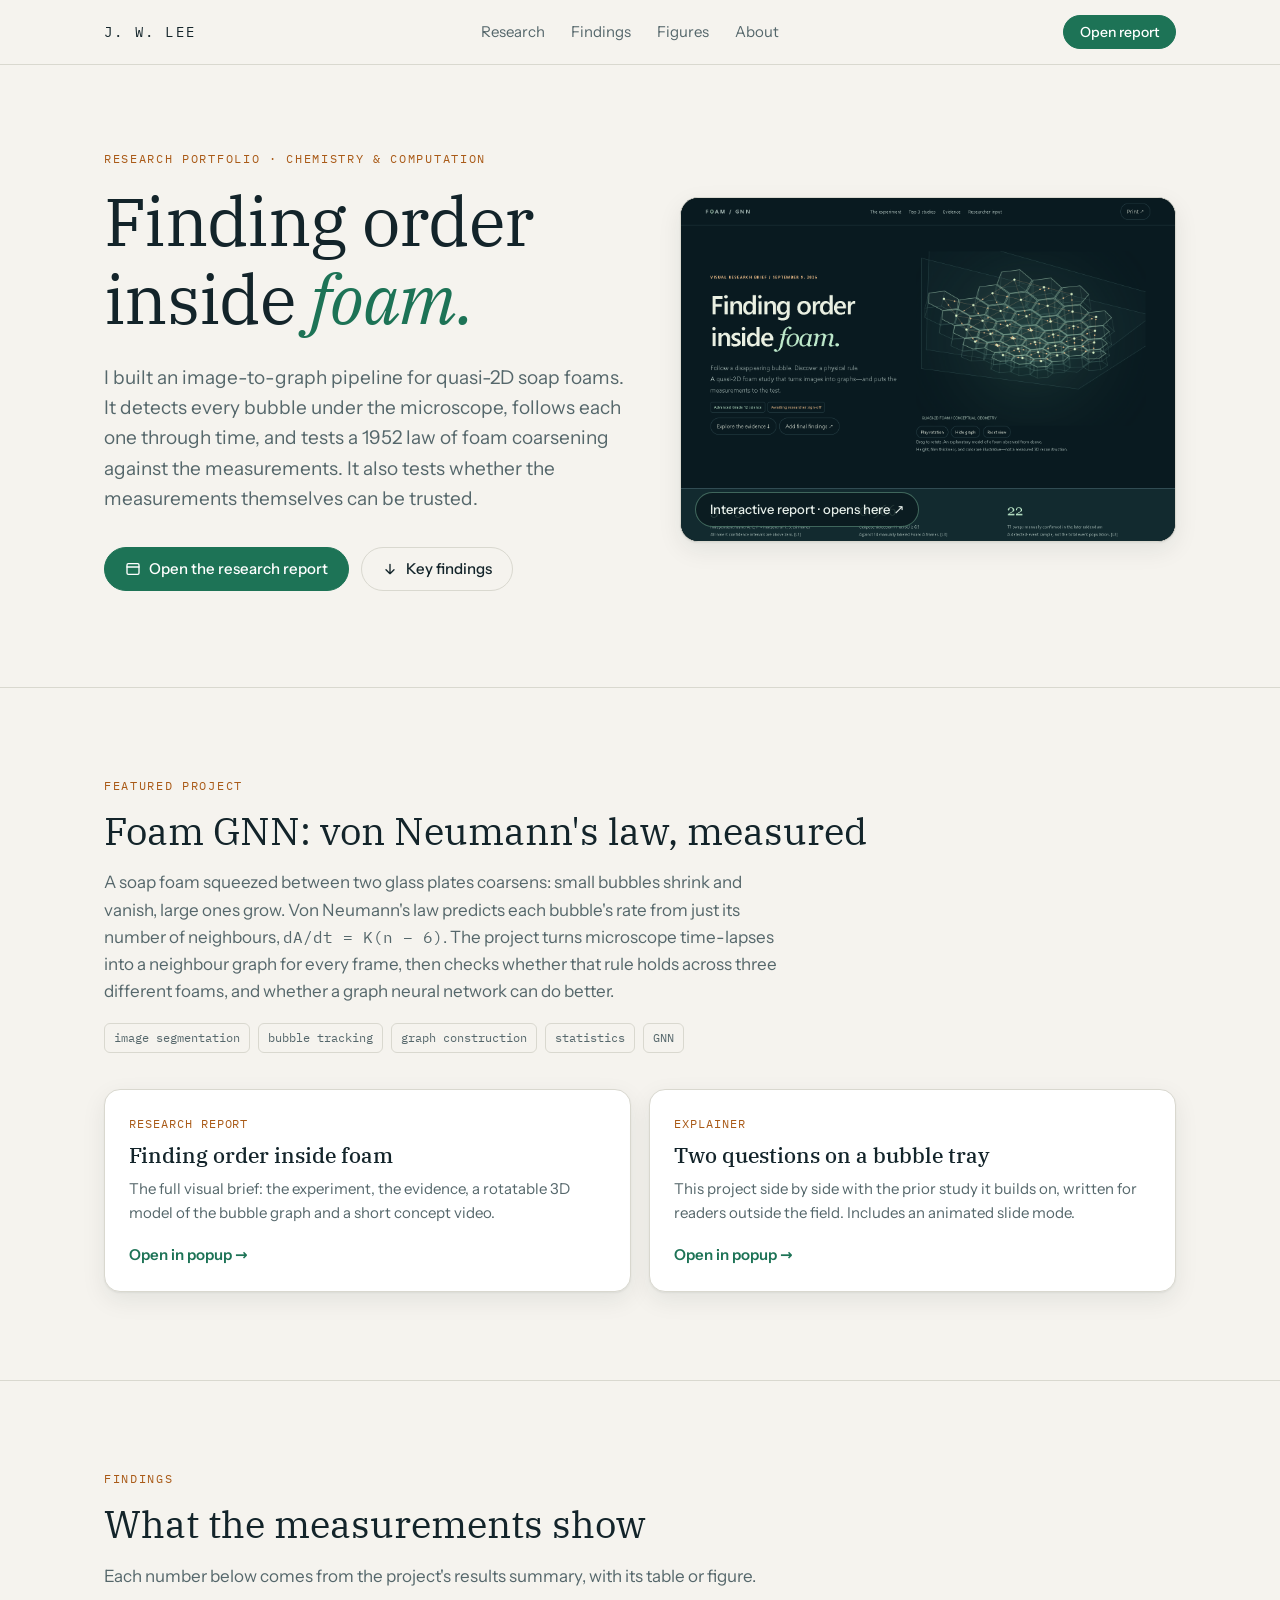
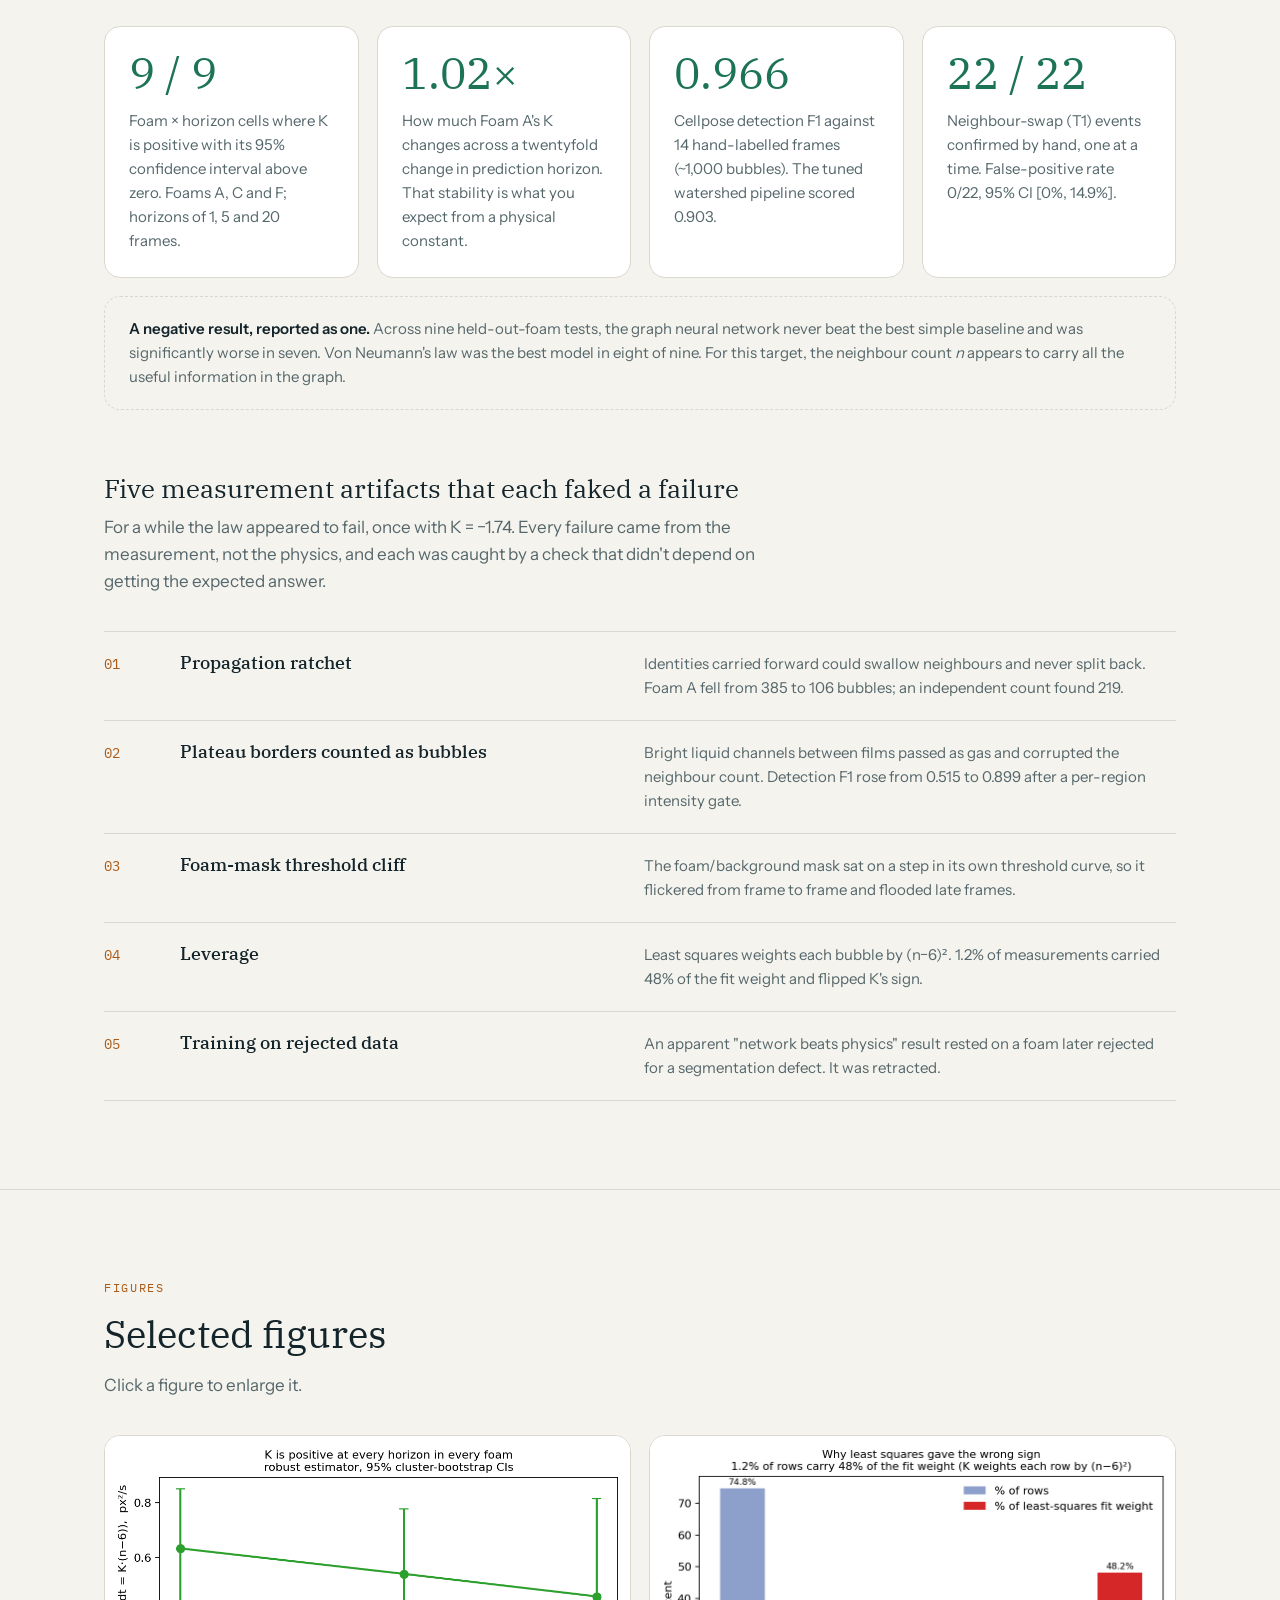
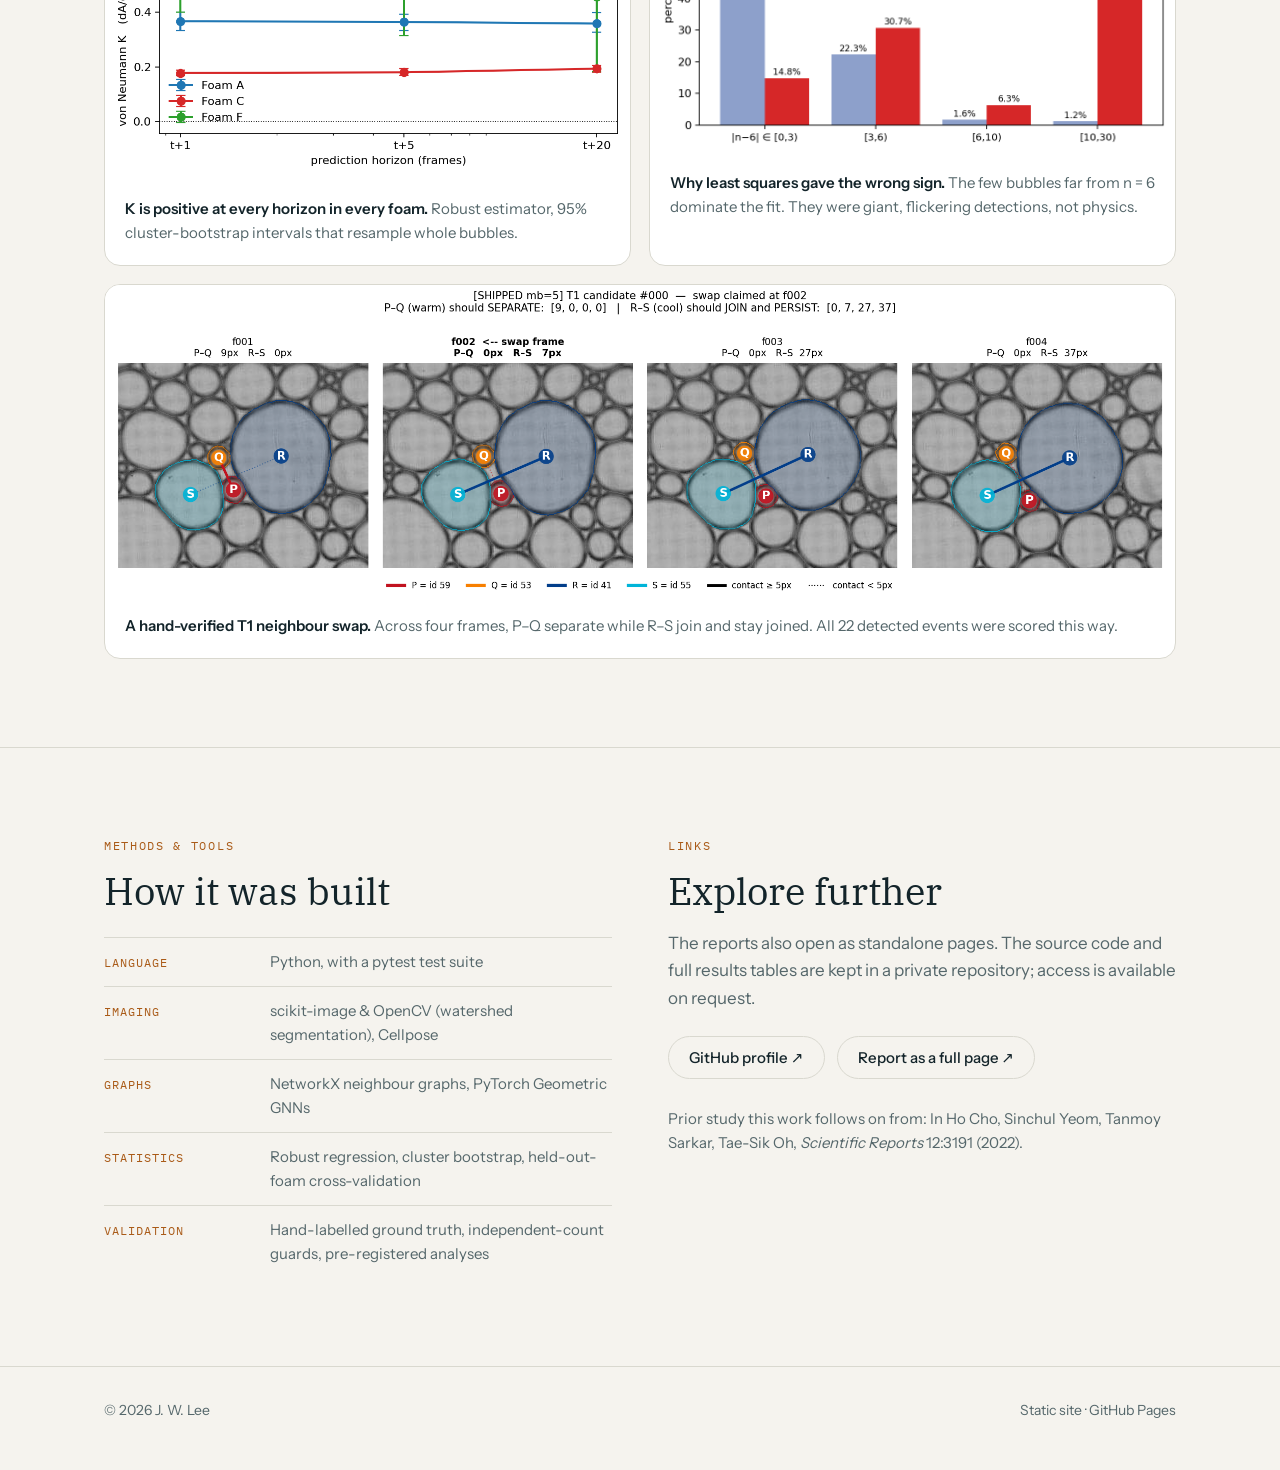
==== index.html @ e93c41ad "Portfolio site Static portfolio for the foam research project: landing page, research report and exp" ====
<!doctype html>
<html lang="en">
<head>
<meta charset="utf-8">
<meta name="viewport" content="width=device-width, initial-scale=1">
<title>J. W. Lee — Foam Research</title>
<meta name="description" content="Research portfolio: an image-to-graph pipeline that measures how quasi-2D soap foams coarsen and tests von Neumann's law against the data.">
<meta property="og:title" content="J. W. Lee — Foam Research">
<meta property="og:description" content="Finding order inside foam: segmentation, tracking and physics tests on quasi-2D soap foams.">
<meta property="og:image" content="assets/preview-en.png">
<link rel="icon" href="data:image/svg+xml,%3Csvg xmlns='http://www.w3.org/2000/svg' viewBox='0 0 64 64'%3E%3Crect width='64' height='64' rx='14' fill='%230b1a1f'/%3E%3Cg fill='none' stroke='%238fd6b4' stroke-width='3'%3E%3Ccircle cx='24' cy='26' r='11'/%3E%3Ccircle cx='42' cy='24' r='8'/%3E%3Ccircle cx='38' cy='42' r='10'/%3E%3C/g%3E%3C/svg%3E">
<style>
/* Self-hosted fonts (SIL OFL 1.1, licences in assets/fonts/) */
@font-face { font-family: 'IBM Plex Mono'; font-style: normal; font-weight: 400; font-display: swap;
  src: url(assets/fonts/ibm-plex-mono-normal-400-latin-ext.woff2) format('woff2');
  unicode-range: U+0100-02BA, U+02BD-02C5, U+02C7-02CC, U+02CE-02D7, U+02DD-02FF, U+0304, U+0308, U+0329, U+1D00-1DBF, U+1E00-1E9F, U+1EF2-1EFF, U+2020, U+20A0-20AB, U+20AD-20C4, U+2113, U+2C60-2C7F, U+A720-A7FF; }
@font-face { font-family: 'IBM Plex Mono'; font-style: normal; font-weight: 400; font-display: swap;
  src: url(assets/fonts/ibm-plex-mono-normal-400-latin.woff2) format('woff2');
  unicode-range: U+0000-00FF, U+0131, U+0152-0153, U+02BB-02BC, U+02C6, U+02DA, U+02DC, U+0304, U+0308, U+0329, U+2000-206F, U+20AC, U+2122, U+2191, U+2193, U+2212, U+2215, U+FEFF, U+FFFD; }
@font-face { font-family: 'IBM Plex Mono'; font-style: normal; font-weight: 500; font-display: swap;
  src: url(assets/fonts/ibm-plex-mono-normal-500-latin-ext.woff2) format('woff2');
  unicode-range: U+0100-02BA, U+02BD-02C5, U+02C7-02CC, U+02CE-02D7, U+02DD-02FF, U+0304, U+0308, U+0329, U+1D00-1DBF, U+1E00-1E9F, U+1EF2-1EFF, U+2020, U+20A0-20AB, U+20AD-20C4, U+2113, U+2C60-2C7F, U+A720-A7FF; }
@font-face { font-family: 'IBM Plex Mono'; font-style: normal; font-weight: 500; font-display: swap;
  src: url(assets/fonts/ibm-plex-mono-normal-500-latin.woff2) format('woff2');
  unicode-range: U+0000-00FF, U+0131, U+0152-0153, U+02BB-02BC, U+02C6, U+02DA, U+02DC, U+0304, U+0308, U+0329, U+2000-206F, U+20AC, U+2122, U+2191, U+2193, U+2212, U+2215, U+FEFF, U+FFFD; }
@font-face { font-family: 'IBM Plex Serif'; font-style: italic; font-weight: 400; font-display: swap;
  src: url(assets/fonts/ibm-plex-serif-italic-400-latin-ext.woff2) format('woff2');
  unicode-range: U+0100-02BA, U+02BD-02C5, U+02C7-02CC, U+02CE-02D7, U+02DD-02FF, U+0304, U+0308, U+0329, U+1D00-1DBF, U+1E00-1E9F, U+1EF2-1EFF, U+2020, U+20A0-20AB, U+20AD-20C4, U+2113, U+2C60-2C7F, U+A720-A7FF; }
@font-face { font-family: 'IBM Plex Serif'; font-style: italic; font-weight: 400; font-display: swap;
  src: url(assets/fonts/ibm-plex-serif-italic-400-latin.woff2) format('woff2');
  unicode-range: U+0000-00FF, U+0131, U+0152-0153, U+02BB-02BC, U+02C6, U+02DA, U+02DC, U+0304, U+0308, U+0329, U+2000-206F, U+20AC, U+2122, U+2191, U+2193, U+2212, U+2215, U+FEFF, U+FFFD; }
@font-face { font-family: 'IBM Plex Serif'; font-style: normal; font-weight: 400; font-display: swap;
  src: url(assets/fonts/ibm-plex-serif-normal-400-latin-ext.woff2) format('woff2');
  unicode-range: U+0100-02BA, U+02BD-02C5, U+02C7-02CC, U+02CE-02D7, U+02DD-02FF, U+0304, U+0308, U+0329, U+1D00-1DBF, U+1E00-1E9F, U+1EF2-1EFF, U+2020, U+20A0-20AB, U+20AD-20C4, U+2113, U+2C60-2C7F, U+A720-A7FF; }
@font-face { font-family: 'IBM Plex Serif'; font-style: normal; font-weight: 400; font-display: swap;
  src: url(assets/fonts/ibm-plex-serif-normal-400-latin.woff2) format('woff2');
  unicode-range: U+0000-00FF, U+0131, U+0152-0153, U+02BB-02BC, U+02C6, U+02DA, U+02DC, U+0304, U+0308, U+0329, U+2000-206F, U+20AC, U+2122, U+2191, U+2193, U+2212, U+2215, U+FEFF, U+FFFD; }
@font-face { font-family: 'IBM Plex Serif'; font-style: normal; font-weight: 500; font-display: swap;
  src: url(assets/fonts/ibm-plex-serif-normal-500-latin-ext.woff2) format('woff2');
  unicode-range: U+0100-02BA, U+02BD-02C5, U+02C7-02CC, U+02CE-02D7, U+02DD-02FF, U+0304, U+0308, U+0329, U+1D00-1DBF, U+1E00-1E9F, U+1EF2-1EFF, U+2020, U+20A0-20AB, U+20AD-20C4, U+2113, U+2C60-2C7F, U+A720-A7FF; }
@font-face { font-family: 'IBM Plex Serif'; font-style: normal; font-weight: 500; font-display: swap;
  src: url(assets/fonts/ibm-plex-serif-normal-500-latin.woff2) format('woff2');
  unicode-range: U+0000-00FF, U+0131, U+0152-0153, U+02BB-02BC, U+02C6, U+02DA, U+02DC, U+0304, U+0308, U+0329, U+2000-206F, U+20AC, U+2122, U+2191, U+2193, U+2212, U+2215, U+FEFF, U+FFFD; }
@font-face { font-family: 'Instrument Sans'; font-style: normal; font-weight: 400; font-display: swap;
  src: url(assets/fonts/instrument-sans-normal-var-latin-ext.woff2) format('woff2');
  unicode-range: U+0100-02BA, U+02BD-02C5, U+02C7-02CC, U+02CE-02D7, U+02DD-02FF, U+0304, U+0308, U+0329, U+1D00-1DBF, U+1E00-1E9F, U+1EF2-1EFF, U+2020, U+20A0-20AB, U+20AD-20C4, U+2113, U+2C60-2C7F, U+A720-A7FF; }
@font-face { font-family: 'Instrument Sans'; font-style: normal; font-weight: 400; font-display: swap;
  src: url(assets/fonts/instrument-sans-normal-var-latin.woff2) format('woff2');
  unicode-range: U+0000-00FF, U+0131, U+0152-0153, U+02BB-02BC, U+02C6, U+02DA, U+02DC, U+0304, U+0308, U+0329, U+2000-206F, U+20AC, U+2122, U+2191, U+2193, U+2212, U+2215, U+FEFF, U+FFFD; }
@font-face { font-family: 'Instrument Sans'; font-style: normal; font-weight: 500; font-display: swap;
  src: url(assets/fonts/instrument-sans-normal-var-latin-ext.woff2) format('woff2');
  unicode-range: U+0100-02BA, U+02BD-02C5, U+02C7-02CC, U+02CE-02D7, U+02DD-02FF, U+0304, U+0308, U+0329, U+1D00-1DBF, U+1E00-1E9F, U+1EF2-1EFF, U+2020, U+20A0-20AB, U+20AD-20C4, U+2113, U+2C60-2C7F, U+A720-A7FF; }
@font-face { font-family: 'Instrument Sans'; font-style: normal; font-weight: 500; font-display: swap;
  src: url(assets/fonts/instrument-sans-normal-var-latin.woff2) format('woff2');
  unicode-range: U+0000-00FF, U+0131, U+0152-0153, U+02BB-02BC, U+02C6, U+02DA, U+02DC, U+0304, U+0308, U+0329, U+2000-206F, U+20AC, U+2122, U+2191, U+2193, U+2212, U+2215, U+FEFF, U+FFFD; }
@font-face { font-family: 'Instrument Sans'; font-style: normal; font-weight: 600; font-display: swap;
  src: url(assets/fonts/instrument-sans-normal-var-latin-ext.woff2) format('woff2');
  unicode-range: U+0100-02BA, U+02BD-02C5, U+02C7-02CC, U+02CE-02D7, U+02DD-02FF, U+0304, U+0308, U+0329, U+1D00-1DBF, U+1E00-1E9F, U+1EF2-1EFF, U+2020, U+20A0-20AB, U+20AD-20C4, U+2113, U+2C60-2C7F, U+A720-A7FF; }
@font-face { font-family: 'Instrument Sans'; font-style: normal; font-weight: 600; font-display: swap;
  src: url(assets/fonts/instrument-sans-normal-var-latin.woff2) format('woff2');
  unicode-range: U+0000-00FF, U+0131, U+0152-0153, U+02BB-02BC, U+02C6, U+02DA, U+02DC, U+0304, U+0308, U+0329, U+2000-206F, U+20AC, U+2122, U+2191, U+2193, U+2212, U+2215, U+FEFF, U+FFFD; }
:root {
  --bg: #f5f3ee;
  --surface: #ffffff;
  --surface-2: #ecebe4;
  --text: #13242a;
  --muted: #55676b;
  --line: #d9d8cf;
  --accent: #1d7356;
  --accent-ink: #ffffff;
  --warm: #a95a17;
  --shadow: 0 1px 2px rgba(19,36,42,.06), 0 8px 24px rgba(19,36,42,.08);
  --serif: "IBM Plex Serif", Georgia, serif;
  --sans: "Instrument Sans", system-ui, -apple-system, "Segoe UI", sans-serif;
  --mono: "IBM Plex Mono", ui-monospace, Consolas, monospace;
  color-scheme: light;
}
@media (prefers-color-scheme: dark) {
  :root:not([data-theme="light"]) {
    --bg: #0b1a1f;
    --surface: #10242a;
    --surface-2: #163036;
    --text: #e6eee9;
    --muted: #9db1ab;
    --line: #23403f;
    --accent: #8fd6b4;
    --accent-ink: #0b1a1f;
    --warm: #f2b880;
    --shadow: 0 1px 2px rgba(0,0,0,.3), 0 12px 32px rgba(0,0,0,.35);
    color-scheme: dark;
  }
}
:root[data-theme="dark"] {
  --bg: #0b1a1f;
  --surface: #10242a;
  --surface-2: #163036;
  --text: #e6eee9;
  --muted: #9db1ab;
  --line: #23403f;
  --accent: #8fd6b4;
  --accent-ink: #0b1a1f;
  --warm: #f2b880;
  --shadow: 0 1px 2px rgba(0,0,0,.3), 0 12px 32px rgba(0,0,0,.35);
  color-scheme: dark;
}

* { box-sizing: border-box; }
html { scroll-behavior: smooth; }
@media (prefers-reduced-motion: reduce) { html { scroll-behavior: auto; } }
body {
  margin: 0;
  background: var(--bg);
  color: var(--text);
  font-family: var(--sans);
  font-size: 17px;
  line-height: 1.6;
  -webkit-font-smoothing: antialiased;
}
body.modal-open { overflow: hidden; }
img { max-width: 100%; display: block; }
a { color: inherit; }
.wrap { max-width: 1120px; margin: 0 auto; padding: 0 24px; }
@media (max-width: 600px) { .wrap { padding: 0 16px; } }

.eyebrow {
  font-family: var(--mono);
  font-size: 12px;
  letter-spacing: .14em;
  text-transform: uppercase;
  color: var(--warm);
  margin: 0 0 14px;
}
h1, h2, h3 { font-family: var(--serif); font-weight: 400; line-height: 1.15; margin: 0; }
h2 { font-size: clamp(28px, 4vw, 38px); margin-bottom: 14px; }
h3 { font-size: 21px; font-weight: 500; }
.lede { color: var(--muted); max-width: 62ch; }
section { padding: 88px 0; border-top: 1px solid var(--line); }
@media (max-width: 600px) { section { padding: 60px 0; } }

/* buttons */
.btn {
  display: inline-flex; align-items: center; gap: 8px;
  font: 500 15px/1 var(--sans);
  padding: 13px 20px;
  border-radius: 999px;
  border: 1px solid var(--line);
  background: transparent;
  color: var(--text);
  text-decoration: none;
  cursor: pointer;
  transition: border-color .15s, background .15s, transform .15s;
}
.btn:hover { border-color: var(--accent); }
.btn:focus-visible, .card:focus-visible, .fig button:focus-visible {
  outline: 2px solid var(--accent); outline-offset: 3px;
}
.btn.primary { background: var(--accent); color: var(--accent-ink); border-color: var(--accent); }
.btn.primary:hover { transform: translateY(-1px); }
.btn svg { width: 16px; height: 16px; flex: none; }

/* nav */
header.nav {
  position: sticky; top: 0; z-index: 10;
  background: color-mix(in srgb, var(--bg) 88%, transparent);
  backdrop-filter: blur(10px);
  -webkit-backdrop-filter: blur(10px);
  border-bottom: 1px solid var(--line);
}
.nav .wrap { display: flex; align-items: center; justify-content: space-between; height: 64px; gap: 16px; }
.brand { font-family: var(--mono); font-size: 14px; letter-spacing: .16em; text-transform: uppercase; text-decoration: none; }
.nav ul { display: flex; gap: 26px; list-style: none; margin: 0; padding: 0; font-size: 15px; }
.nav ul a { text-decoration: none; color: var(--muted); }
.nav ul a:hover { color: var(--text); }
.nav .btn { padding: 9px 16px; font-size: 14px; }
@media (max-width: 760px) { .nav ul { display: none; } }

/* hero */
.hero { padding: 84px 0 96px; }
.hero .wrap { display: grid; grid-template-columns: 1.05fr 1fr; gap: 56px; align-items: center; }
.hero h1 { font-size: clamp(40px, 6.2vw, 68px); letter-spacing: -.01em; }
.hero h1 em { color: var(--accent); }
.hero .lede { font-size: 19px; margin: 24px 0 32px; }
.actions { display: flex; flex-wrap: wrap; gap: 12px; }
.preview {
  position: relative; padding: 0; border: 1px solid var(--line); border-radius: 18px;
  overflow: hidden; background: #0b1a1f; cursor: pointer; box-shadow: var(--shadow);
  transition: transform .2s;
}
.preview:hover { transform: translateY(-3px); }
.preview img { width: 100%; height: auto; }
.preview .tag {
  position: absolute; left: 14px; bottom: 14px;
  background: rgba(11,26,31,.85); color: #e6eee9;
  font: 500 13px/1 var(--sans); padding: 10px 14px; border-radius: 999px;
  border: 1px solid rgba(143,214,180,.4);
}
@media (max-width: 860px) {
  .hero { padding: 56px 0 64px; }
  .hero .wrap { grid-template-columns: 1fr; gap: 40px; }
}

/* project */
.project-head { display: grid; grid-template-columns: 1fr auto; gap: 24px; align-items: end; margin-bottom: 36px; }
@media (max-width: 760px) { .project-head { grid-template-columns: 1fr; } }
.tags { display: flex; flex-wrap: wrap; gap: 8px; margin-top: 18px; }
.tags span {
  font-family: var(--mono); font-size: 12px; color: var(--muted);
  border: 1px solid var(--line); border-radius: 6px; padding: 4px 9px;
}
.cards { display: grid; grid-template-columns: repeat(2, 1fr); gap: 18px; }
@media (max-width: 860px) { .cards { grid-template-columns: 1fr; } }
.card {
  text-align: left; font: inherit; color: inherit;
  background: var(--surface); border: 1px solid var(--line); border-radius: 16px;
  padding: 24px; cursor: pointer; display: flex; flex-direction: column; gap: 10px;
  transition: border-color .15s, transform .15s; box-shadow: var(--shadow);
}
.card:hover { border-color: var(--accent); transform: translateY(-2px); }
.card .kind { font-family: var(--mono); font-size: 12px; color: var(--warm); letter-spacing: .08em; text-transform: uppercase; }
.card p { margin: 0; color: var(--muted); font-size: 15px; }
.card .go { margin-top: auto; padding-top: 8px; color: var(--accent); font-weight: 600; font-size: 15px; }

/* stats */
.stats { display: grid; grid-template-columns: repeat(4, 1fr); gap: 18px; margin-top: 36px; }
@media (max-width: 960px) { .stats { grid-template-columns: repeat(2, 1fr); } }
@media (max-width: 520px) { .stats { grid-template-columns: 1fr; } }
.stat { background: var(--surface); border: 1px solid var(--line); border-radius: 16px; padding: 24px; }
.stat b { display: block; font-family: var(--serif); font-weight: 400; font-size: 44px; line-height: 1; color: var(--accent); margin-bottom: 14px; }
.stat p { margin: 0; font-size: 15px; color: var(--muted); }
.note {
  margin-top: 18px; padding: 20px 24px; border-radius: 16px;
  border: 1px dashed var(--line); color: var(--muted); font-size: 15px;
}
.note strong { color: var(--text); }

/* artifacts */
.artifacts { list-style: none; margin: 36px 0 0; padding: 0; display: grid; gap: 0; counter-reset: a; }
.artifacts li {
  counter-increment: a; display: grid; grid-template-columns: 56px 1fr 1.2fr; gap: 20px;
  padding: 20px 0; border-top: 1px solid var(--line); align-items: baseline;
}
.artifacts li:last-child { border-bottom: 1px solid var(--line); }
.artifacts li::before { content: "0" counter(a); font-family: var(--mono); color: var(--warm); font-size: 14px; }
.artifacts h3 { font-size: 18px; }
.artifacts p { margin: 0; color: var(--muted); font-size: 15px; }
@media (max-width: 760px) {
  .artifacts li { grid-template-columns: 40px 1fr; }
  .artifacts li p { grid-column: 2; }
}

/* figures */
.figs { display: grid; grid-template-columns: 1fr 1fr; gap: 18px; margin-top: 36px; }
.fig.wide { grid-column: 1 / -1; }
@media (max-width: 760px) { .figs { grid-template-columns: 1fr; } }
.fig { margin: 0; background: var(--surface); border: 1px solid var(--line); border-radius: 16px; overflow: hidden; }
.fig button { all: unset; display: block; width: 100%; cursor: zoom-in; background: #fff; }
.fig img { width: 100%; height: auto; }
.fig figcaption { padding: 16px 20px 20px; font-size: 15px; color: var(--muted); }
.fig figcaption b { color: var(--text); font-weight: 600; }

/* skills / contact */
.two { display: grid; grid-template-columns: 1fr 1fr; gap: 56px; }
@media (max-width: 760px) { .two { grid-template-columns: 1fr; gap: 40px; } }
.skills { display: grid; gap: 0; margin: 24px 0 0; }
.skills div { display: grid; grid-template-columns: 150px 1fr; gap: 16px; padding: 12px 0; border-top: 1px solid var(--line); font-size: 15px; }
.skills dt { font-family: var(--mono); font-size: 12px; text-transform: uppercase; letter-spacing: .08em; color: var(--warm); padding-top: 3px; }
.skills dd { margin: 0; color: var(--muted); }
@media (max-width: 420px) { .skills div { grid-template-columns: 1fr; gap: 2px; } }
footer { border-top: 1px solid var(--line); padding: 32px 0 48px; color: var(--muted); font-size: 14px; }
footer .wrap { display: flex; flex-wrap: wrap; justify-content: space-between; gap: 12px; }

/* modal */
dialog.viewer {
  width: min(1280px, calc(100vw - 32px));
  height: calc(100vh - 32px);
  height: calc(100dvh - 32px);
  max-width: none; max-height: none;
  padding: 0; border: 1px solid var(--line); border-radius: 16px;
  background: var(--surface); color: var(--text);
  box-shadow: 0 30px 80px rgba(0,0,0,.45);
  overflow: hidden;
}
dialog.viewer[open] { display: flex; flex-direction: column; animation: pop .22s ease-out; }
dialog.viewer::backdrop { background: rgba(5,14,17,.72); backdrop-filter: blur(3px); }
@keyframes pop { from { opacity: 0; transform: translateY(12px) scale(.985); } to { opacity: 1; transform: none; } }
@media (prefers-reduced-motion: reduce) { dialog.viewer[open] { animation: none; } }
@media (max-width: 600px) {
  dialog.viewer { width: 100vw; height: 100vh; height: 100dvh; border-radius: 0; border: 0; }
}
.bar {
  display: flex; align-items: center; gap: 12px; padding: 10px 12px 10px 20px;
  border-bottom: 1px solid var(--line); flex: none; min-width: 0;
}
.bar .title { font-family: var(--serif); font-size: 17px; flex: 1; min-width: 0; white-space: nowrap; overflow: hidden; text-overflow: ellipsis; }
.icon-btn {
  display: inline-grid; place-items: center; width: 38px; height: 38px; flex: none;
  border: 1px solid var(--line); border-radius: 999px; background: transparent;
  color: var(--text); cursor: pointer; text-decoration: none;
}
.icon-btn:hover { border-color: var(--accent); }
.icon-btn svg { width: 17px; height: 17px; }
.frame { position: relative; flex: 1; min-height: 0; background: #0b1a1f; }
.frame iframe { position: absolute; inset: 0; width: 100%; height: 100%; border: 0; background: #0b1a1f; }
.frame .loading {
  position: absolute; inset: 0; display: grid; place-items: center; align-content: center; gap: 14px;
  color: #9db1ab; font: 14px var(--sans); pointer-events: none; transition: opacity .3s;
}
.frame.ready .loading { opacity: 0; }
.spinner { width: 28px; height: 28px; border-radius: 50%; border: 2px solid #23403f; border-top-color: #8fd6b4; animation: spin .9s linear infinite; }
@keyframes spin { to { transform: rotate(360deg); } }
@media (max-width: 480px) { .bar { padding-left: 14px; gap: 8px; } .bar .title { font-size: 15px; } }

/* lightbox */
dialog.lightbox {
  padding: 0; border: 0; background: transparent; max-width: calc(100vw - 32px); max-height: calc(100vh - 32px);
}
dialog.lightbox::backdrop { background: rgba(5,14,17,.85); }
dialog.lightbox img { max-width: calc(100vw - 32px); max-height: calc(100vh - 96px); width: auto; background: #fff; border-radius: 10px; }
dialog.lightbox p { color: #e6eee9; text-align: center; font-size: 14px; margin: 12px 0 0; }
</style>
</head>
<body>

<header class="nav">
  <div class="wrap">
    <a class="brand" href="#top">J. W. Lee</a>
    <ul>
      <li><a href="#research">Research</a></li>
      <li><a href="#findings">Findings</a></li>
      <li><a href="#figures">Figures</a></li>
      <li><a href="#about">About</a></li>
    </ul>
    <button class="btn primary" type="button" data-open="report">Open report</button>
  </div>
</header>

<main id="top">
  <div class="hero">
    <div class="wrap">
      <div>
        <p class="eyebrow">Research portfolio · Chemistry &amp; computation</p>
        <h1>Finding order inside <em>foam.</em></h1>
        <p class="lede">I built an image-to-graph pipeline for quasi-2D soap foams. It detects every bubble under the microscope, follows each one through time, and tests a 1952 law of foam coarsening against the measurements. It also tests whether the measurements themselves can be trusted.</p>
        <div class="actions">
          <button class="btn primary" type="button" data-open="report">
            <svg viewBox="0 0 24 24" fill="none" stroke="currentColor" stroke-width="2" stroke-linecap="round" stroke-linejoin="round" aria-hidden="true"><rect x="3" y="4" width="18" height="16" rx="2"/><path d="M3 9h18"/></svg>
            Open the research report
          </button>
          <a class="btn" href="#findings">
            <svg viewBox="0 0 24 24" fill="none" stroke="currentColor" stroke-width="2" stroke-linecap="round" stroke-linejoin="round" aria-hidden="true"><path d="M12 5v14M6 13l6 6 6-6"/></svg>
            Key findings
          </a>
        </div>
      </div>
      <button class="preview" type="button" data-open="report" aria-label="Open the interactive research report">
        <img src="assets/preview-en.png" width="1440" height="1000" alt="The research report's first screen: the title 'Finding order inside foam' beside a 3D model of a bubble network, with three headline numbers below.">
        <span class="tag">Interactive report · opens here ↗</span>
      </button>
    </div>
  </div>

  <section id="research">
    <div class="wrap">
      <div class="project-head">
        <div>
          <p class="eyebrow">Featured project</p>
          <h2>Foam GNN: von Neumann's law, measured</h2>
          <p class="lede">A soap foam squeezed between two glass plates coarsens: small bubbles shrink and vanish, large ones grow. Von Neumann's law predicts each bubble's rate from just its number of neighbours, <span style="font-family:var(--mono);font-size:.92em">dA/dt = K(n − 6)</span>. The project turns microscope time-lapses into a neighbour graph for every frame, then checks whether that rule holds across three different foams, and whether a graph neural network can do better.</p>
          <div class="tags">
            <span>image segmentation</span><span>bubble tracking</span><span>graph construction</span><span>statistics</span><span>GNN</span>
          </div>
        </div>
      </div>
      <div class="cards">
        <button class="card" type="button" data-open="report">
          <span class="kind">Research report</span>
          <h3>Finding order inside foam</h3>
          <p>The full visual brief: the experiment, the evidence, a rotatable 3D model of the bubble graph and a short concept video.</p>
          <span class="go">Open in popup →</span>
        </button>
        <button class="card" type="button" data-open="two-studies">
          <span class="kind">Explainer</span>
          <h3>Two questions on a bubble tray</h3>
          <p>This project side by side with the prior study it builds on, written for readers outside the field. Includes an animated slide mode.</p>
          <span class="go">Open in popup →</span>
        </button>
      </div>
    </div>
  </section>

  <section id="findings">
    <div class="wrap">
      <p class="eyebrow">Findings</p>
      <h2>What the measurements show</h2>
      <p class="lede">Each number below comes from the project's results summary, with its table or figure.</p>
      <div class="stats">
        <div class="stat"><b>9 / 9</b><p>Foam × horizon cells where K is positive with its 95% confidence interval above zero. Foams A, C and F; horizons of 1, 5 and 20 frames.</p></div>
        <div class="stat"><b>1.02×</b><p>How much Foam A's K changes across a twentyfold change in prediction horizon. That stability is what you expect from a physical constant.</p></div>
        <div class="stat"><b>0.966</b><p>Cellpose detection F1 against 14 hand-labelled frames (~1,000 bubbles). The tuned watershed pipeline scored 0.903.</p></div>
        <div class="stat"><b>22 / 22</b><p>Neighbour-swap (T1) events confirmed by hand, one at a time. False-positive rate 0/22, 95% CI [0%, 14.9%].</p></div>
      </div>
      <p class="note"><strong>A negative result, reported as one.</strong> Across nine held-out-foam tests, the graph neural network never beat the best simple baseline and was significantly worse in seven. Von Neumann's law was the best model in eight of nine. For this target, the neighbour count <em>n</em> appears to carry all the useful information in the graph.</p>

      <h3 style="margin-top:64px;font-size:26px;font-weight:400">Five measurement artifacts that each faked a failure</h3>
      <p class="lede" style="margin-top:10px">For a while the law appeared to fail, once with K = −1.74. Every failure came from the measurement, not the physics, and each was caught by a check that didn't depend on getting the expected answer.</p>
      <ol class="artifacts">
        <li><h3>Propagation ratchet</h3><p>Identities carried forward could swallow neighbours and never split back. Foam A fell from 385 to 106 bubbles; an independent count found 219.</p></li>
        <li><h3>Plateau borders counted as bubbles</h3><p>Bright liquid channels between films passed as gas and corrupted the neighbour count. Detection F1 rose from 0.515 to 0.899 after a per-region intensity gate.</p></li>
        <li><h3>Foam-mask threshold cliff</h3><p>The foam/background mask sat on a step in its own threshold curve, so it flickered from frame to frame and flooded late frames.</p></li>
        <li><h3>Leverage</h3><p>Least squares weights each bubble by (n−6)². 1.2% of measurements carried 48% of the fit weight and flipped K's sign.</p></li>
        <li><h3>Training on rejected data</h3><p>An apparent "network beats physics" result rested on a foam later rejected for a segmentation defect. It was retracted.</p></li>
      </ol>
    </div>
  </section>

  <section id="figures">
    <div class="wrap">
      <p class="eyebrow">Figures</p>
      <h2>Selected figures</h2>
      <p class="lede">Click a figure to enlarge it.</p>
      <div class="figs">
        <figure class="fig">
          <button type="button" data-zoom aria-label="Enlarge: K versus prediction horizon"><img src="assets/fig1_K_vs_horizon.png" width="1024" height="672" loading="lazy" alt="Line chart of von Neumann's K for Foams A, C and F at horizons t+1, t+5 and t+20. All points are above zero; Foam A is nearly flat at about 0.36."></button>
          <figcaption><b>K is positive at every horizon in every foam.</b> Robust estimator, 95% cluster-bootstrap intervals that resample whole bubbles.</figcaption>
        </figure>
        <figure class="fig">
          <button type="button" data-zoom aria-label="Enlarge: leverage breakdown"><img src="assets/fig3_leverage.png" width="1056" height="640" loading="lazy" alt="Bar chart: bubbles with |n−6| of 10 or more are 1.2% of rows but 48.2% of the least-squares fit weight."></button>
          <figcaption><b>Why least squares gave the wrong sign.</b> The few bubbles far from n = 6 dominate the fit. They were giant, flickering detections, not physics.</figcaption>
        </figure>
        <figure class="fig wide">
          <button type="button" data-zoom aria-label="Enlarge: a verified T1 neighbour swap"><img src="assets/figA0_verified_swap_example.png" width="2100" height="615" loading="lazy" alt="Four microscope frames of the same bubbles. Bubbles P and Q lose contact while R and S gain contact and keep it: a T1 neighbour swap."></button>
          <figcaption><b>A hand-verified T1 neighbour swap.</b> Across four frames, P–Q separate while R–S join and stay joined. All 22 detected events were scored this way.</figcaption>
        </figure>
      </div>
    </div>
  </section>

  <section id="about">
    <div class="wrap two">
      <div>
        <p class="eyebrow">Methods &amp; tools</p>
        <h2>How it was built</h2>
        <dl class="skills">
          <div><dt>Language</dt><dd>Python, with a pytest test suite</dd></div>
          <div><dt>Imaging</dt><dd>scikit-image &amp; OpenCV (watershed segmentation), Cellpose</dd></div>
          <div><dt>Graphs</dt><dd>NetworkX neighbour graphs, PyTorch Geometric GNNs</dd></div>
          <div><dt>Statistics</dt><dd>Robust regression, cluster bootstrap, held-out-foam cross-validation</dd></div>
          <div><dt>Validation</dt><dd>Hand-labelled ground truth, independent-count guards, pre-registered analyses</dd></div>
        </dl>
      </div>
      <div>
        <p class="eyebrow">Links</p>
        <h2>Explore further</h2>
        <p class="lede">The reports also open as standalone pages. The source code and full results tables are kept in a private repository; access is available on request.</p>
        <div class="actions" style="margin-top:24px">
          <a class="btn" href="https://github.com/jwleebest0823" target="_blank" rel="noopener">GitHub profile ↗</a>
          <a class="btn" href="reports/foam-research-report-en.html" target="_blank" rel="noopener">Report as a full page ↗</a>
        </div>
        <p class="lede" style="font-size:15px;margin-top:28px">Prior study this work follows on from: In Ho Cho, Sinchul Yeom, Tanmoy Sarkar, Tae-Sik Oh, <i>Scientific Reports</i> 12:3191 (2022).</p>
      </div>
    </div>
  </section>
</main>

<footer>
  <div class="wrap">
    <span>© 2026 J. W. Lee</span>
    <span>Static site · GitHub Pages</span>
  </div>
</footer>

<dialog class="viewer" id="viewer" aria-labelledby="viewer-title">
  <div class="bar">
    <span class="title" id="viewer-title">Research report</span>
    <a class="icon-btn" id="newtab" href="#" target="_blank" rel="noopener" aria-label="Open in a new tab" title="Open in a new tab">
      <svg viewBox="0 0 24 24" fill="none" stroke="currentColor" stroke-width="2" stroke-linecap="round" stroke-linejoin="round" aria-hidden="true"><path d="M14 4h6v6M20 4l-9 9M18 14v5a1 1 0 0 1-1 1H5a1 1 0 0 1-1-1V7a1 1 0 0 1 1-1h5"/></svg>
    </a>
    <button class="icon-btn" type="button" id="close" aria-label="Close" title="Close (Esc)">
      <svg viewBox="0 0 24 24" fill="none" stroke="currentColor" stroke-width="2" stroke-linecap="round" aria-hidden="true"><path d="M6 6l12 12M18 6 6 18"/></svg>
    </button>
  </div>
  <div class="frame" id="frame">
    <div class="loading"><div class="spinner"></div><span>Loading report (≈6 MB)…</span></div>
    <iframe id="iframe" title="Research report" allow="fullscreen"></iframe>
  </div>
</dialog>

<dialog class="lightbox" id="lightbox" aria-label="Enlarged figure">
  <img id="lightbox-img" alt="">
  <p>Click anywhere or press Esc to close</p>
</dialog>

<script>
(function () {
  var DOCS = {
    "report":      { src: "reports/foam-research-report-en.html", title: "Finding order inside foam" },
    "two-studies": { src: "reports/foam-two-studies.html",        title: "Two questions on a bubble tray" }
  };
  var viewer = document.getElementById("viewer");
  var iframe = document.getElementById("iframe");
  var frame = document.getElementById("frame");
  var title = document.getElementById("viewer-title");
  var newtab = document.getElementById("newtab");
  var current = null;

  iframe.addEventListener("load", function () {
    if (iframe.getAttribute("src")) frame.classList.add("ready");
  });

  function show(key, push) {
    var doc = DOCS[key];
    if (!doc) return;
    if (current !== key) {
      frame.classList.remove("ready");
      iframe.src = doc.src;
      current = key;
    }
    title.textContent = doc.title;
    newtab.href = doc.src;
    if (!viewer.open) {
      if (typeof viewer.showModal === "function") viewer.showModal();
      else { window.open(doc.src, "_blank", "noopener"); return; }
      document.body.classList.add("modal-open");
    }
    if (push !== false && location.hash !== "#" + key) {
      history.replaceState(null, "", "#" + key);
    }
  }

  function clearHash() {
    if (DOCS[location.hash.slice(1)]) history.replaceState(null, "", location.pathname + location.search);
  }

  document.querySelectorAll("[data-open]").forEach(function (el) {
    el.addEventListener("click", function () { show(el.dataset.open); });
  });
  document.getElementById("close").addEventListener("click", function () { viewer.close(); });
  viewer.addEventListener("close", function () {
    if (viewer.open) return;  // reopened before this event fired
    document.body.classList.remove("modal-open");
    clearHash();
  });
  viewer.addEventListener("click", function (e) { if (e.target === viewer) viewer.close(); });

  // Deep links: index.html#report and #two-studies open the popup directly.
  function fromHash() {
    var key = location.hash.slice(1);
    if (DOCS[key]) show(key, false);
  }
  window.addEventListener("hashchange", fromHash);
  fromHash();

  // Figure lightbox
  var lb = document.getElementById("lightbox");
  var lbImg = document.getElementById("lightbox-img");
  document.querySelectorAll("[data-zoom]").forEach(function (btn) {
    btn.addEventListener("click", function () {
      var img = btn.querySelector("img");
      lbImg.src = img.src;
      lbImg.alt = img.alt;
      if (typeof lb.showModal === "function") lb.showModal();
      else window.open(img.src, "_blank", "noopener");
    });
  });
  lb.addEventListener("click", function () { lb.close(); });
})();
</script>
</body>
</html>
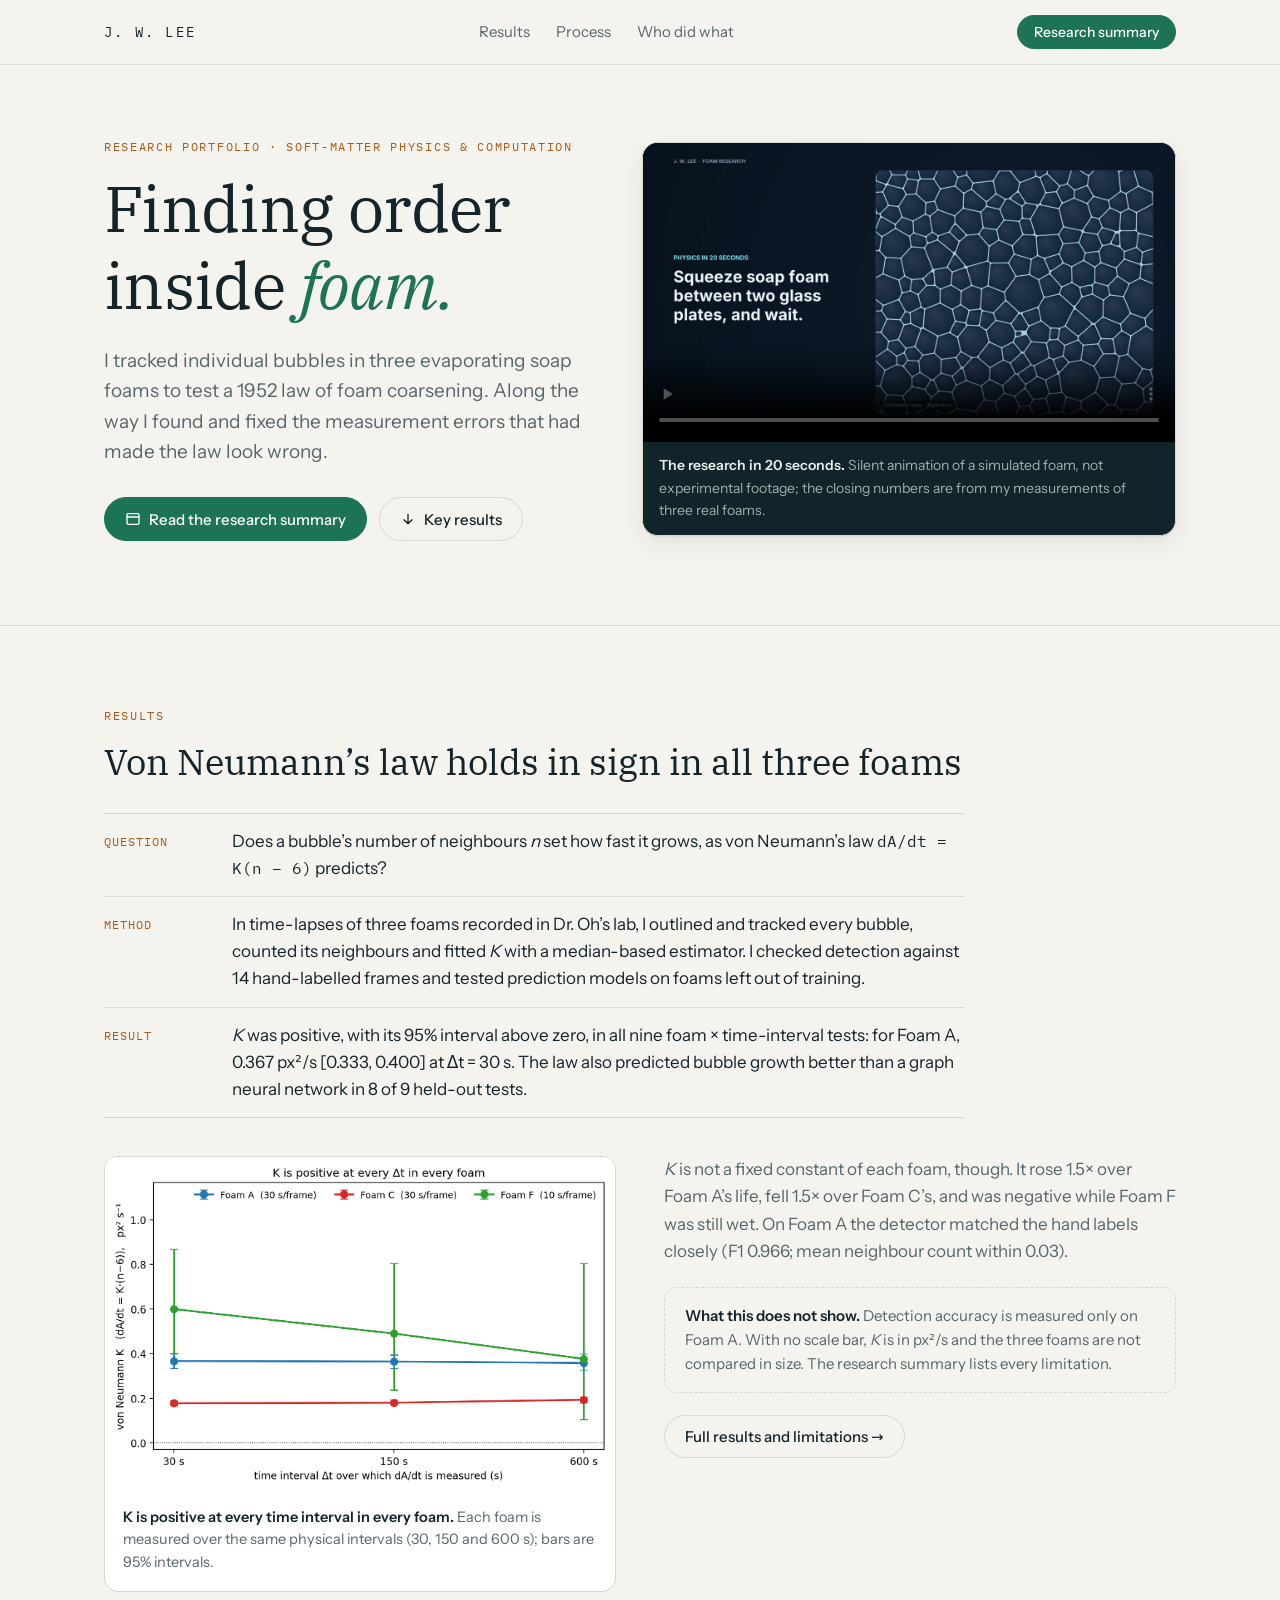
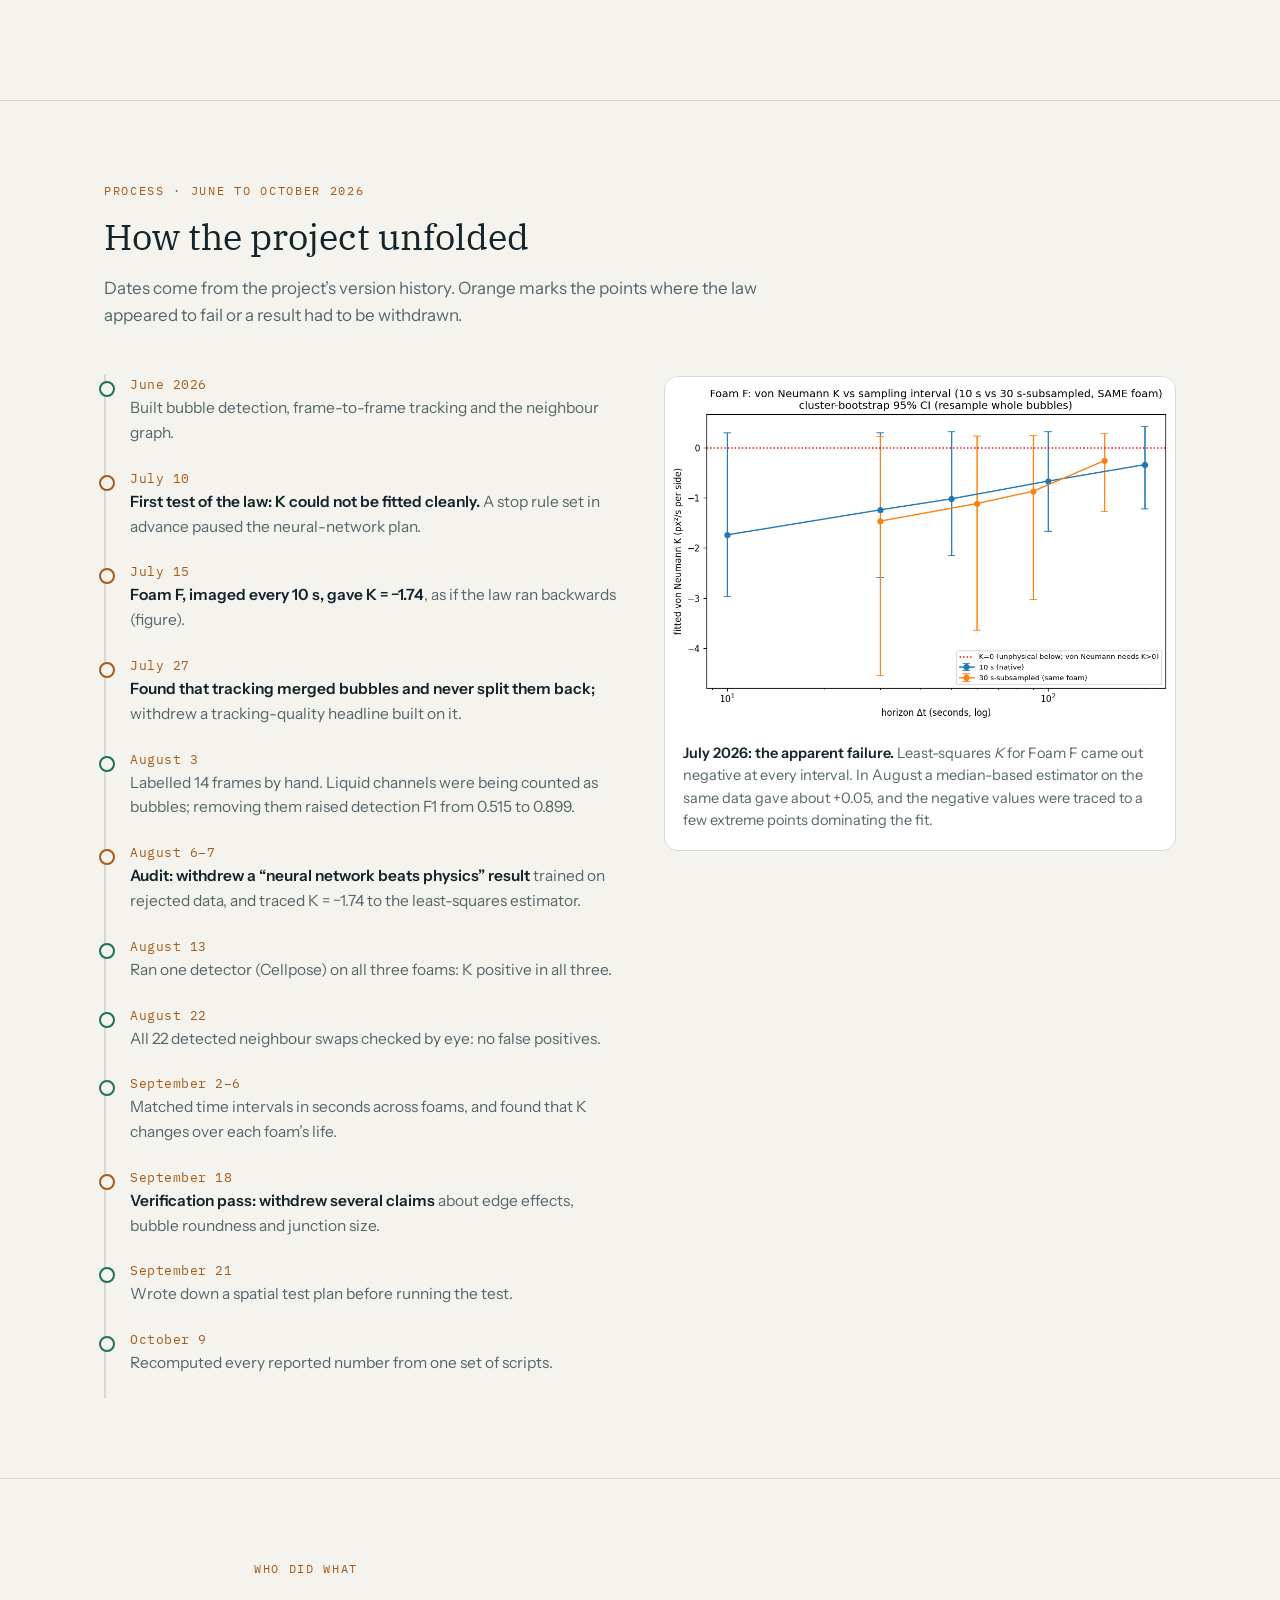
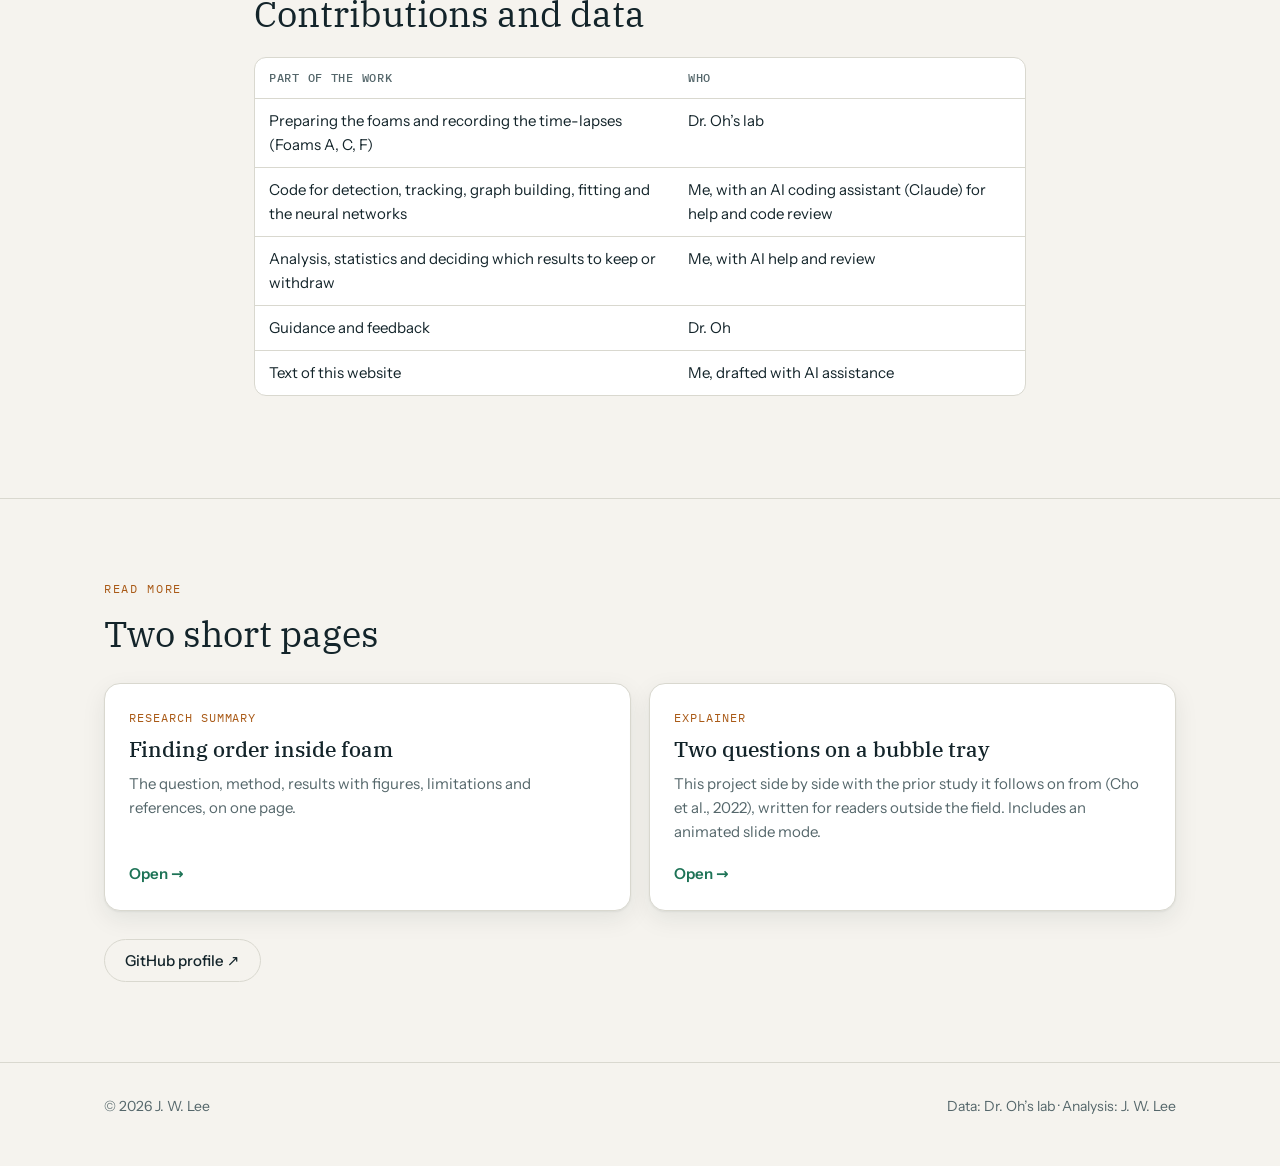
==== commit 0c59057e: "Revise site: accurate research summary, overview video, cleanup Co-Authored-By: Claude Opus 5.5 <nor" ====
--- a/index.html
+++ b/index.html
@@ -4,319 +4,32 @@
 <meta charset="utf-8">
 <meta name="viewport" content="width=device-width, initial-scale=1">
 <title>J. W. Lee — Foam Research</title>
-<meta name="description" content="Research portfolio: an image-to-graph pipeline that measures how quasi-2D soap foams coarsen and tests von Neumann's law against the data.">
+<meta name="description" content="Research portfolio: tracking bubbles in three evaporating soap foams to test von Neumann's law of foam coarsening.">
 <meta property="og:title" content="J. W. Lee — Foam Research">
-<meta property="og:description" content="Finding order inside foam: segmentation, tracking and physics tests on quasi-2D soap foams.">
-<meta property="og:image" content="assets/preview-en.png">
+<meta property="og:description" content="Tracking bubbles in three evaporating soap foams to test a 1952 law of foam coarsening.">
+<meta property="og:image" content="assets/video-poster.jpg">
 <link rel="icon" href="data:image/svg+xml,%3Csvg xmlns='http://www.w3.org/2000/svg' viewBox='0 0 64 64'%3E%3Crect width='64' height='64' rx='14' fill='%230b1a1f'/%3E%3Cg fill='none' stroke='%238fd6b4' stroke-width='3'%3E%3Ccircle cx='24' cy='26' r='11'/%3E%3Ccircle cx='42' cy='24' r='8'/%3E%3Ccircle cx='38' cy='42' r='10'/%3E%3C/g%3E%3C/svg%3E">
+<link rel="stylesheet" href="assets/site.css">
 <style>
-/* Self-hosted fonts (SIL OFL 1.1, licences in assets/fonts/) */
-@font-face { font-family: 'IBM Plex Mono'; font-style: normal; font-weight: 400; font-display: swap;
-  src: url(assets/fonts/ibm-plex-mono-normal-400-latin-ext.woff2) format('woff2');
-  unicode-range: U+0100-02BA, U+02BD-02C5, U+02C7-02CC, U+02CE-02D7, U+02DD-02FF, U+0304, U+0308, U+0329, U+1D00-1DBF, U+1E00-1E9F, U+1EF2-1EFF, U+2020, U+20A0-20AB, U+20AD-20C4, U+2113, U+2C60-2C7F, U+A720-A7FF; }
-@font-face { font-family: 'IBM Plex Mono'; font-style: normal; font-weight: 400; font-display: swap;
-  src: url(assets/fonts/ibm-plex-mono-normal-400-latin.woff2) format('woff2');
-  unicode-range: U+0000-00FF, U+0131, U+0152-0153, U+02BB-02BC, U+02C6, U+02DA, U+02DC, U+0304, U+0308, U+0329, U+2000-206F, U+20AC, U+2122, U+2191, U+2193, U+2212, U+2215, U+FEFF, U+FFFD; }
-@font-face { font-family: 'IBM Plex Mono'; font-style: normal; font-weight: 500; font-display: swap;
-  src: url(assets/fonts/ibm-plex-mono-normal-500-latin-ext.woff2) format('woff2');
-  unicode-range: U+0100-02BA, U+02BD-02C5, U+02C7-02CC, U+02CE-02D7, U+02DD-02FF, U+0304, U+0308, U+0329, U+1D00-1DBF, U+1E00-1E9F, U+1EF2-1EFF, U+2020, U+20A0-20AB, U+20AD-20C4, U+2113, U+2C60-2C7F, U+A720-A7FF; }
-@font-face { font-family: 'IBM Plex Mono'; font-style: normal; font-weight: 500; font-display: swap;
-  src: url(assets/fonts/ibm-plex-mono-normal-500-latin.woff2) format('woff2');
-  unicode-range: U+0000-00FF, U+0131, U+0152-0153, U+02BB-02BC, U+02C6, U+02DA, U+02DC, U+0304, U+0308, U+0329, U+2000-206F, U+20AC, U+2122, U+2191, U+2193, U+2212, U+2215, U+FEFF, U+FFFD; }
-@font-face { font-family: 'IBM Plex Serif'; font-style: italic; font-weight: 400; font-display: swap;
-  src: url(assets/fonts/ibm-plex-serif-italic-400-latin-ext.woff2) format('woff2');
-  unicode-range: U+0100-02BA, U+02BD-02C5, U+02C7-02CC, U+02CE-02D7, U+02DD-02FF, U+0304, U+0308, U+0329, U+1D00-1DBF, U+1E00-1E9F, U+1EF2-1EFF, U+2020, U+20A0-20AB, U+20AD-20C4, U+2113, U+2C60-2C7F, U+A720-A7FF; }
-@font-face { font-family: 'IBM Plex Serif'; font-style: italic; font-weight: 400; font-display: swap;
-  src: url(assets/fonts/ibm-plex-serif-italic-400-latin.woff2) format('woff2');
-  unicode-range: U+0000-00FF, U+0131, U+0152-0153, U+02BB-02BC, U+02C6, U+02DA, U+02DC, U+0304, U+0308, U+0329, U+2000-206F, U+20AC, U+2122, U+2191, U+2193, U+2212, U+2215, U+FEFF, U+FFFD; }
-@font-face { font-family: 'IBM Plex Serif'; font-style: normal; font-weight: 400; font-display: swap;
-  src: url(assets/fonts/ibm-plex-serif-normal-400-latin-ext.woff2) format('woff2');
-  unicode-range: U+0100-02BA, U+02BD-02C5, U+02C7-02CC, U+02CE-02D7, U+02DD-02FF, U+0304, U+0308, U+0329, U+1D00-1DBF, U+1E00-1E9F, U+1EF2-1EFF, U+2020, U+20A0-20AB, U+20AD-20C4, U+2113, U+2C60-2C7F, U+A720-A7FF; }
-@font-face { font-family: 'IBM Plex Serif'; font-style: normal; font-weight: 400; font-display: swap;
-  src: url(assets/fonts/ibm-plex-serif-normal-400-latin.woff2) format('woff2');
-  unicode-range: U+0000-00FF, U+0131, U+0152-0153, U+02BB-02BC, U+02C6, U+02DA, U+02DC, U+0304, U+0308, U+0329, U+2000-206F, U+20AC, U+2122, U+2191, U+2193, U+2212, U+2215, U+FEFF, U+FFFD; }
-@font-face { font-family: 'IBM Plex Serif'; font-style: normal; font-weight: 500; font-display: swap;
-  src: url(assets/fonts/ibm-plex-serif-normal-500-latin-ext.woff2) format('woff2');
-  unicode-range: U+0100-02BA, U+02BD-02C5, U+02C7-02CC, U+02CE-02D7, U+02DD-02FF, U+0304, U+0308, U+0329, U+1D00-1DBF, U+1E00-1E9F, U+1EF2-1EFF, U+2020, U+20A0-20AB, U+20AD-20C4, U+2113, U+2C60-2C7F, U+A720-A7FF; }
-@font-face { font-family: 'IBM Plex Serif'; font-style: normal; font-weight: 500; font-display: swap;
-  src: url(assets/fonts/ibm-plex-serif-normal-500-latin.woff2) format('woff2');
-  unicode-range: U+0000-00FF, U+0131, U+0152-0153, U+02BB-02BC, U+02C6, U+02DA, U+02DC, U+0304, U+0308, U+0329, U+2000-206F, U+20AC, U+2122, U+2191, U+2193, U+2212, U+2215, U+FEFF, U+FFFD; }
-@font-face { font-family: 'Instrument Sans'; font-style: normal; font-weight: 400; font-display: swap;
-  src: url(assets/fonts/instrument-sans-normal-var-latin-ext.woff2) format('woff2');
-  unicode-range: U+0100-02BA, U+02BD-02C5, U+02C7-02CC, U+02CE-02D7, U+02DD-02FF, U+0304, U+0308, U+0329, U+1D00-1DBF, U+1E00-1E9F, U+1EF2-1EFF, U+2020, U+20A0-20AB, U+20AD-20C4, U+2113, U+2C60-2C7F, U+A720-A7FF; }
-@font-face { font-family: 'Instrument Sans'; font-style: normal; font-weight: 400; font-display: swap;
-  src: url(assets/fonts/instrument-sans-normal-var-latin.woff2) format('woff2');
-  unicode-range: U+0000-00FF, U+0131, U+0152-0153, U+02BB-02BC, U+02C6, U+02DA, U+02DC, U+0304, U+0308, U+0329, U+2000-206F, U+20AC, U+2122, U+2191, U+2193, U+2212, U+2215, U+FEFF, U+FFFD; }
-@font-face { font-family: 'Instrument Sans'; font-style: normal; font-weight: 500; font-display: swap;
-  src: url(assets/fonts/instrument-sans-normal-var-latin-ext.woff2) format('woff2');
-  unicode-range: U+0100-02BA, U+02BD-02C5, U+02C7-02CC, U+02CE-02D7, U+02DD-02FF, U+0304, U+0308, U+0329, U+1D00-1DBF, U+1E00-1E9F, U+1EF2-1EFF, U+2020, U+20A0-20AB, U+20AD-20C4, U+2113, U+2C60-2C7F, U+A720-A7FF; }
-@font-face { font-family: 'Instrument Sans'; font-style: normal; font-weight: 500; font-display: swap;
-  src: url(assets/fonts/instrument-sans-normal-var-latin.woff2) format('woff2');
-  unicode-range: U+0000-00FF, U+0131, U+0152-0153, U+02BB-02BC, U+02C6, U+02DA, U+02DC, U+0304, U+0308, U+0329, U+2000-206F, U+20AC, U+2122, U+2191, U+2193, U+2212, U+2215, U+FEFF, U+FFFD; }
-@font-face { font-family: 'Instrument Sans'; font-style: normal; font-weight: 600; font-display: swap;
-  src: url(assets/fonts/instrument-sans-normal-var-latin-ext.woff2) format('woff2');
-  unicode-range: U+0100-02BA, U+02BD-02C5, U+02C7-02CC, U+02CE-02D7, U+02DD-02FF, U+0304, U+0308, U+0329, U+1D00-1DBF, U+1E00-1E9F, U+1EF2-1EFF, U+2020, U+20A0-20AB, U+20AD-20C4, U+2113, U+2C60-2C7F, U+A720-A7FF; }
-@font-face { font-family: 'Instrument Sans'; font-style: normal; font-weight: 600; font-display: swap;
-  src: url(assets/fonts/instrument-sans-normal-var-latin.woff2) format('woff2');
-  unicode-range: U+0000-00FF, U+0131, U+0152-0153, U+02BB-02BC, U+02C6, U+02DA, U+02DC, U+0304, U+0308, U+0329, U+2000-206F, U+20AC, U+2122, U+2191, U+2193, U+2212, U+2215, U+FEFF, U+FFFD; }
-:root {
-  --bg: #f5f3ee;
-  --surface: #ffffff;
-  --surface-2: #ecebe4;
-  --text: #13242a;
-  --muted: #55676b;
-  --line: #d9d8cf;
-  --accent: #1d7356;
-  --accent-ink: #ffffff;
-  --warm: #a95a17;
-  --shadow: 0 1px 2px rgba(19,36,42,.06), 0 8px 24px rgba(19,36,42,.08);
-  --serif: "IBM Plex Serif", Georgia, serif;
-  --sans: "Instrument Sans", system-ui, -apple-system, "Segoe UI", sans-serif;
-  --mono: "IBM Plex Mono", ui-monospace, Consolas, monospace;
-  color-scheme: light;
-}
-@media (prefers-color-scheme: dark) {
-  :root:not([data-theme="light"]) {
-    --bg: #0b1a1f;
-    --surface: #10242a;
-    --surface-2: #163036;
-    --text: #e6eee9;
-    --muted: #9db1ab;
-    --line: #23403f;
-    --accent: #8fd6b4;
-    --accent-ink: #0b1a1f;
-    --warm: #f2b880;
-    --shadow: 0 1px 2px rgba(0,0,0,.3), 0 12px 32px rgba(0,0,0,.35);
-    color-scheme: dark;
-  }
-}
-:root[data-theme="dark"] {
-  --bg: #0b1a1f;
-  --surface: #10242a;
-  --surface-2: #163036;
-  --text: #e6eee9;
-  --muted: #9db1ab;
-  --line: #23403f;
-  --accent: #8fd6b4;
-  --accent-ink: #0b1a1f;
-  --warm: #f2b880;
-  --shadow: 0 1px 2px rgba(0,0,0,.3), 0 12px 32px rgba(0,0,0,.35);
-  color-scheme: dark;
-}
-
-* { box-sizing: border-box; }
-html { scroll-behavior: smooth; }
-@media (prefers-reduced-motion: reduce) { html { scroll-behavior: auto; } }
-body {
-  margin: 0;
-  background: var(--bg);
-  color: var(--text);
-  font-family: var(--sans);
-  font-size: 17px;
-  line-height: 1.6;
-  -webkit-font-smoothing: antialiased;
-}
-body.modal-open { overflow: hidden; }
-img { max-width: 100%; display: block; }
-a { color: inherit; }
-.wrap { max-width: 1120px; margin: 0 auto; padding: 0 24px; }
-@media (max-width: 600px) { .wrap { padding: 0 16px; } }
-
-.eyebrow {
-  font-family: var(--mono);
-  font-size: 12px;
-  letter-spacing: .14em;
-  text-transform: uppercase;
-  color: var(--warm);
-  margin: 0 0 14px;
-}
-h1, h2, h3 { font-family: var(--serif); font-weight: 400; line-height: 1.15; margin: 0; }
-h2 { font-size: clamp(28px, 4vw, 38px); margin-bottom: 14px; }
-h3 { font-size: 21px; font-weight: 500; }
-.lede { color: var(--muted); max-width: 62ch; }
-section { padding: 88px 0; border-top: 1px solid var(--line); }
-@media (max-width: 600px) { section { padding: 60px 0; } }
-
-/* buttons */
-.btn {
-  display: inline-flex; align-items: center; gap: 8px;
-  font: 500 15px/1 var(--sans);
-  padding: 13px 20px;
-  border-radius: 999px;
-  border: 1px solid var(--line);
-  background: transparent;
-  color: var(--text);
-  text-decoration: none;
-  cursor: pointer;
-  transition: border-color .15s, background .15s, transform .15s;
-}
-.btn:hover { border-color: var(--accent); }
-.btn:focus-visible, .card:focus-visible, .fig button:focus-visible {
-  outline: 2px solid var(--accent); outline-offset: 3px;
-}
-.btn.primary { background: var(--accent); color: var(--accent-ink); border-color: var(--accent); }
-.btn.primary:hover { transform: translateY(-1px); }
-.btn svg { width: 16px; height: 16px; flex: none; }
-
-/* nav */
-header.nav {
-  position: sticky; top: 0; z-index: 10;
-  background: color-mix(in srgb, var(--bg) 88%, transparent);
-  backdrop-filter: blur(10px);
-  -webkit-backdrop-filter: blur(10px);
-  border-bottom: 1px solid var(--line);
-}
-.nav .wrap { display: flex; align-items: center; justify-content: space-between; height: 64px; gap: 16px; }
-.brand { font-family: var(--mono); font-size: 14px; letter-spacing: .16em; text-transform: uppercase; text-decoration: none; }
-.nav ul { display: flex; gap: 26px; list-style: none; margin: 0; padding: 0; font-size: 15px; }
-.nav ul a { text-decoration: none; color: var(--muted); }
-.nav ul a:hover { color: var(--text); }
-.nav .btn { padding: 9px 16px; font-size: 14px; }
-@media (max-width: 760px) { .nav ul { display: none; } }
-
-/* hero */
-.hero { padding: 84px 0 96px; }
-.hero .wrap { display: grid; grid-template-columns: 1.05fr 1fr; gap: 56px; align-items: center; }
-.hero h1 { font-size: clamp(40px, 6.2vw, 68px); letter-spacing: -.01em; }
+.hero { padding: 72px 0 84px; }
+.hero .wrap { display: grid; grid-template-columns: 1fr 1.1fr; gap: 52px; align-items: center; }
+.hero h1 { font-size: clamp(40px, 6vw, 64px); letter-spacing: -.01em; }
 .hero h1 em { color: var(--accent); }
-.hero .lede { font-size: 19px; margin: 24px 0 32px; }
-.actions { display: flex; flex-wrap: wrap; gap: 12px; }
-.preview {
-  position: relative; padding: 0; border: 1px solid var(--line); border-radius: 18px;
-  overflow: hidden; background: #0b1a1f; cursor: pointer; box-shadow: var(--shadow);
-  transition: transform .2s;
-}
-.preview:hover { transform: translateY(-3px); }
-.preview img { width: 100%; height: auto; }
-.preview .tag {
-  position: absolute; left: 14px; bottom: 14px;
-  background: rgba(11,26,31,.85); color: #e6eee9;
-  font: 500 13px/1 var(--sans); padding: 10px 14px; border-radius: 999px;
-  border: 1px solid rgba(143,214,180,.4);
-}
-@media (max-width: 860px) {
-  .hero { padding: 56px 0 64px; }
-  .hero .wrap { grid-template-columns: 1fr; gap: 40px; }
-}
-
-/* project */
-.project-head { display: grid; grid-template-columns: 1fr auto; gap: 24px; align-items: end; margin-bottom: 36px; }
-@media (max-width: 760px) { .project-head { grid-template-columns: 1fr; } }
-.tags { display: flex; flex-wrap: wrap; gap: 8px; margin-top: 18px; }
-.tags span {
-  font-family: var(--mono); font-size: 12px; color: var(--muted);
-  border: 1px solid var(--line); border-radius: 6px; padding: 4px 9px;
-}
-.cards { display: grid; grid-template-columns: repeat(2, 1fr); gap: 18px; }
-@media (max-width: 860px) { .cards { grid-template-columns: 1fr; } }
-.card {
-  text-align: left; font: inherit; color: inherit;
-  background: var(--surface); border: 1px solid var(--line); border-radius: 16px;
-  padding: 24px; cursor: pointer; display: flex; flex-direction: column; gap: 10px;
-  transition: border-color .15s, transform .15s; box-shadow: var(--shadow);
-}
-.card:hover { border-color: var(--accent); transform: translateY(-2px); }
-.card .kind { font-family: var(--mono); font-size: 12px; color: var(--warm); letter-spacing: .08em; text-transform: uppercase; }
-.card p { margin: 0; color: var(--muted); font-size: 15px; }
-.card .go { margin-top: auto; padding-top: 8px; color: var(--accent); font-weight: 600; font-size: 15px; }
-
-/* stats */
-.stats { display: grid; grid-template-columns: repeat(4, 1fr); gap: 18px; margin-top: 36px; }
-@media (max-width: 960px) { .stats { grid-template-columns: repeat(2, 1fr); } }
-@media (max-width: 520px) { .stats { grid-template-columns: 1fr; } }
-.stat { background: var(--surface); border: 1px solid var(--line); border-radius: 16px; padding: 24px; }
-.stat b { display: block; font-family: var(--serif); font-weight: 400; font-size: 44px; line-height: 1; color: var(--accent); margin-bottom: 14px; }
-.stat p { margin: 0; font-size: 15px; color: var(--muted); }
-.note {
-  margin-top: 18px; padding: 20px 24px; border-radius: 16px;
-  border: 1px dashed var(--line); color: var(--muted); font-size: 15px;
-}
-.note strong { color: var(--text); }
-
-/* artifacts */
-.artifacts { list-style: none; margin: 36px 0 0; padding: 0; display: grid; gap: 0; counter-reset: a; }
-.artifacts li {
-  counter-increment: a; display: grid; grid-template-columns: 56px 1fr 1.2fr; gap: 20px;
-  padding: 20px 0; border-top: 1px solid var(--line); align-items: baseline;
-}
-.artifacts li:last-child { border-bottom: 1px solid var(--line); }
-.artifacts li::before { content: "0" counter(a); font-family: var(--mono); color: var(--warm); font-size: 14px; }
-.artifacts h3 { font-size: 18px; }
-.artifacts p { margin: 0; color: var(--muted); font-size: 15px; }
-@media (max-width: 760px) {
-  .artifacts li { grid-template-columns: 40px 1fr; }
-  .artifacts li p { grid-column: 2; }
-}
-
-/* figures */
-.figs { display: grid; grid-template-columns: 1fr 1fr; gap: 18px; margin-top: 36px; }
-.fig.wide { grid-column: 1 / -1; }
-@media (max-width: 760px) { .figs { grid-template-columns: 1fr; } }
-.fig { margin: 0; background: var(--surface); border: 1px solid var(--line); border-radius: 16px; overflow: hidden; }
-.fig button { all: unset; display: block; width: 100%; cursor: zoom-in; background: #fff; }
-.fig img { width: 100%; height: auto; }
-.fig figcaption { padding: 16px 20px 20px; font-size: 15px; color: var(--muted); }
-.fig figcaption b { color: var(--text); font-weight: 600; }
-
-/* skills / contact */
-.two { display: grid; grid-template-columns: 1fr 1fr; gap: 56px; }
-@media (max-width: 760px) { .two { grid-template-columns: 1fr; gap: 40px; } }
-.skills { display: grid; gap: 0; margin: 24px 0 0; }
-.skills div { display: grid; grid-template-columns: 150px 1fr; gap: 16px; padding: 12px 0; border-top: 1px solid var(--line); font-size: 15px; }
-.skills dt { font-family: var(--mono); font-size: 12px; text-transform: uppercase; letter-spacing: .08em; color: var(--warm); padding-top: 3px; }
-.skills dd { margin: 0; color: var(--muted); }
-@media (max-width: 420px) { .skills div { grid-template-columns: 1fr; gap: 2px; } }
-footer { border-top: 1px solid var(--line); padding: 32px 0 48px; color: var(--muted); font-size: 14px; }
-footer .wrap { display: flex; flex-wrap: wrap; justify-content: space-between; gap: 12px; }
-
-/* modal */
-dialog.viewer {
-  width: min(1280px, calc(100vw - 32px));
-  height: calc(100vh - 32px);
-  height: calc(100dvh - 32px);
-  max-width: none; max-height: none;
-  padding: 0; border: 1px solid var(--line); border-radius: 16px;
-  background: var(--surface); color: var(--text);
-  box-shadow: 0 30px 80px rgba(0,0,0,.45);
-  overflow: hidden;
-}
-dialog.viewer[open] { display: flex; flex-direction: column; animation: pop .22s ease-out; }
-dialog.viewer::backdrop { background: rgba(5,14,17,.72); backdrop-filter: blur(3px); }
-@keyframes pop { from { opacity: 0; transform: translateY(12px) scale(.985); } to { opacity: 1; transform: none; } }
-@media (prefers-reduced-motion: reduce) { dialog.viewer[open] { animation: none; } }
-@media (max-width: 600px) {
-  dialog.viewer { width: 100vw; height: 100vh; height: 100dvh; border-radius: 0; border: 0; }
-}
-.bar {
-  display: flex; align-items: center; gap: 12px; padding: 10px 12px 10px 20px;
-  border-bottom: 1px solid var(--line); flex: none; min-width: 0;
-}
-.bar .title { font-family: var(--serif); font-size: 17px; flex: 1; min-width: 0; white-space: nowrap; overflow: hidden; text-overflow: ellipsis; }
-.icon-btn {
-  display: inline-grid; place-items: center; width: 38px; height: 38px; flex: none;
-  border: 1px solid var(--line); border-radius: 999px; background: transparent;
-  color: var(--text); cursor: pointer; text-decoration: none;
-}
-.icon-btn:hover { border-color: var(--accent); }
-.icon-btn svg { width: 17px; height: 17px; }
-.frame { position: relative; flex: 1; min-height: 0; background: #0b1a1f; }
-.frame iframe { position: absolute; inset: 0; width: 100%; height: 100%; border: 0; background: #0b1a1f; }
-.frame .loading {
-  position: absolute; inset: 0; display: grid; place-items: center; align-content: center; gap: 14px;
-  color: #9db1ab; font: 14px var(--sans); pointer-events: none; transition: opacity .3s;
-}
-.frame.ready .loading { opacity: 0; }
-.spinner { width: 28px; height: 28px; border-radius: 50%; border: 2px solid #23403f; border-top-color: #8fd6b4; animation: spin .9s linear infinite; }
-@keyframes spin { to { transform: rotate(360deg); } }
-@media (max-width: 480px) { .bar { padding-left: 14px; gap: 8px; } .bar .title { font-size: 15px; } }
-
-/* lightbox */
-dialog.lightbox {
-  padding: 0; border: 0; background: transparent; max-width: calc(100vw - 32px); max-height: calc(100vh - 32px);
-}
-dialog.lightbox::backdrop { background: rgba(5,14,17,.85); }
-dialog.lightbox img { max-width: calc(100vw - 32px); max-height: calc(100vh - 96px); width: auto; background: #fff; border-radius: 10px; }
-dialog.lightbox p { color: #e6eee9; text-align: center; font-size: 14px; margin: 12px 0 0; }
+.hero .lede { font-size: 19px; margin: 22px 0 30px; }
+.video-card { margin: 0; border: 1px solid var(--line); border-radius: 16px; overflow: hidden; background: #0b1a1f; box-shadow: var(--shadow); }
+.video-card video { width: 100%; height: auto; aspect-ratio: 16 / 9; background: #0b1a1f; }
+.video-card figcaption { padding: 12px 16px 14px; font-size: 14px; color: #9db1ab; background: #10242a; }
+.video-card figcaption b { color: #e6eee9; font-weight: 600; }
+@media (max-width: 900px) { .hero { padding: 48px 0 60px; } .hero .wrap { grid-template-columns: 1fr; gap: 36px; } }
+.qmr { display: grid; gap: 0; margin: 30px 0 8px; max-width: 860px; }
+.qmr div { display: grid; grid-template-columns: 110px 1fr; gap: 18px; padding: 14px 0; border-top: 1px solid var(--line); }
+.qmr div:last-child { border-bottom: 1px solid var(--line); }
+.qmr dt { font-family: var(--mono); font-size: 12px; letter-spacing: .08em; text-transform: uppercase; color: var(--warm); padding-top: 4px; }
+.qmr dd { margin: 0; }
+@media (max-width: 520px) { .qmr div { grid-template-columns: 1fr; gap: 4px; } }
+.split { display: grid; grid-template-columns: 1fr 1fr; gap: 48px; align-items: start; }
+@media (max-width: 900px) { .split { grid-template-columns: 1fr; gap: 24px; } }
+.split .fig { margin-top: 30px; }
 </style>
 </head>
 <body>
@@ -325,12 +38,11 @@
   <div class="wrap">
     <a class="brand" href="#top">J. W. Lee</a>
     <ul>
-      <li><a href="#research">Research</a></li>
-      <li><a href="#findings">Findings</a></li>
-      <li><a href="#figures">Figures</a></li>
-      <li><a href="#about">About</a></li>
+      <li><a href="#results">Results</a></li>
+      <li><a href="#process">Process</a></li>
+      <li><a href="#credits">Who did what</a></li>
     </ul>
-    <button class="btn primary" type="button" data-open="report">Open report</button>
+    <button class="btn primary" type="button" data-open="summary">Research summary</button>
   </div>
 </header>
 
@@ -338,125 +50,120 @@
   <div class="hero">
     <div class="wrap">
       <div>
-        <p class="eyebrow">Research portfolio · Chemistry &amp; computation</p>
+        <p class="eyebrow">Research portfolio · Soft-matter physics &amp; computation</p>
         <h1>Finding order inside <em>foam.</em></h1>
-        <p class="lede">I built an image-to-graph pipeline for quasi-2D soap foams. It detects every bubble under the microscope, follows each one through time, and tests a 1952 law of foam coarsening against the measurements. It also tests whether the measurements themselves can be trusted.</p>
+        <p class="lede">I tracked individual bubbles in three evaporating soap foams to test a 1952 law of foam coarsening. Along the way I found and fixed the measurement errors that had made the law look wrong.</p>
         <div class="actions">
-          <button class="btn primary" type="button" data-open="report">
+          <button class="btn primary" type="button" data-open="summary">
             <svg viewBox="0 0 24 24" fill="none" stroke="currentColor" stroke-width="2" stroke-linecap="round" stroke-linejoin="round" aria-hidden="true"><rect x="3" y="4" width="18" height="16" rx="2"/><path d="M3 9h18"/></svg>
-            Open the research report
+            Read the research summary
           </button>
-          <a class="btn" href="#findings">
+          <a class="btn" href="#results">
             <svg viewBox="0 0 24 24" fill="none" stroke="currentColor" stroke-width="2" stroke-linecap="round" stroke-linejoin="round" aria-hidden="true"><path d="M12 5v14M6 13l6 6 6-6"/></svg>
-            Key findings
+            Key results
           </a>
         </div>
       </div>
-      <button class="preview" type="button" data-open="report" aria-label="Open the interactive research report">
-        <img src="assets/preview-en.png" width="1440" height="1000" alt="The research report's first screen: the title 'Finding order inside foam' beside a 3D model of a bubble network, with three headline numbers below.">
-        <span class="tag">Interactive report · opens here ↗</span>
-      </button>
-    </div>
-  </div>
-
-  <section id="research">
-    <div class="wrap">
-      <div class="project-head">
+      <figure class="video-card">
+        <video controls playsinline preload="metadata" poster="assets/video-poster.jpg" aria-describedby="video-caption">
+          <source src="assets/foam-research-20s.mp4" type="video/mp4">
+          <a href="assets/foam-research-20s.mp4">Download the 20-second overview (MP4)</a>
+        </video>
+        <figcaption id="video-caption"><b>The research in 20 seconds.</b> Silent animation of a simulated foam, not experimental footage; the closing numbers are from my measurements of three real foams.</figcaption>
+      </figure>
+    </div>
+  </div>
+
+  <section id="results">
+    <div class="wrap">
+      <p class="eyebrow">Results</p>
+      <h2>Von Neumann’s law holds in sign in all three foams</h2>
+      <dl class="qmr">
+        <div><dt>Question</dt><dd>Does a bubble’s number of neighbours <i>n</i> set how fast it grows, as von Neumann’s law <span class="mono">dA/dt = K(n − 6)</span> predicts?</dd></div>
+        <div><dt>Method</dt><dd>In time-lapses of three foams recorded in Dr. Oh’s lab, I outlined and tracked every bubble, counted its neighbours and fitted <i>K</i> with a median-based estimator. I checked detection against 14 hand-labelled frames and tested prediction models on foams left out of training.</dd></div>
+        <div><dt>Result</dt><dd><i>K</i> was positive, with its 95% interval above zero, in all nine foam × time-interval tests: for Foam A, 0.367 px²/s [0.333, 0.400] at Δt = 30 s. The law also predicted bubble growth better than a graph neural network in 8 of 9 held-out tests.</dd></div>
+      </dl>
+      <div class="split">
+        <figure class="fig">
+          <button class="zoom" type="button" aria-label="Enlarge: K versus time interval"><img src="assets/fig-k-vs-interval.png" width="1400" height="919" loading="lazy" alt="K with 95 percent intervals for Foams A, C and F at time intervals of 30, 150 and 600 seconds; all values are above zero."></button>
+          <figcaption><b>K is positive at every time interval in every foam.</b> Each foam is measured over the same physical intervals (30, 150 and 600 s); bars are 95% intervals.</figcaption>
+        </figure>
         <div>
-          <p class="eyebrow">Featured project</p>
-          <h2>Foam GNN: von Neumann's law, measured</h2>
-          <p class="lede">A soap foam squeezed between two glass plates coarsens: small bubbles shrink and vanish, large ones grow. Von Neumann's law predicts each bubble's rate from just its number of neighbours, <span style="font-family:var(--mono);font-size:.92em">dA/dt = K(n − 6)</span>. The project turns microscope time-lapses into a neighbour graph for every frame, then checks whether that rule holds across three different foams, and whether a graph neural network can do better.</p>
-          <div class="tags">
-            <span>image segmentation</span><span>bubble tracking</span><span>graph construction</span><span>statistics</span><span>GNN</span>
-          </div>
+          <p class="lede" style="margin-top:30px"><i>K</i> is not a fixed constant of each foam, though. It rose 1.5× over Foam A’s life, fell 1.5× over Foam C’s, and was negative while Foam F was still wet. On Foam A the detector matched the hand labels closely (F1 0.966; mean neighbour count within 0.03).</p>
+          <p class="note"><b>What this does not show.</b> Detection accuracy is measured only on Foam A. With no scale bar, <i>K</i> is in px²/s and the three foams are not compared in size. The research summary lists every limitation.</p>
+          <div class="actions"><button class="btn" type="button" data-open="summary">Full results and limitations →</button></div>
         </div>
       </div>
-      <div class="cards">
-        <button class="card" type="button" data-open="report">
-          <span class="kind">Research report</span>
+    </div>
+  </section>
+
+  <section id="process">
+    <div class="wrap">
+      <p class="eyebrow">Process · June to October 2026</p>
+      <h2>How the project unfolded</h2>
+      <p class="lede">Dates come from the project’s version history. Orange marks the points where the law appeared to fail or a result had to be withdrawn.</p>
+      <div class="split">
+        <ol class="timeline">
+          <li><time>June 2026</time><p>Built bubble detection, frame-to-frame tracking and the neighbour graph.</p></li>
+          <li class="setback"><time>July 10</time><p><b>First test of the law: K could not be fitted cleanly.</b> A stop rule set in advance paused the neural-network plan.</p></li>
+          <li class="setback"><time>July 15</time><p><b>Foam F, imaged every 10 s, gave K = −1.74</b>, as if the law ran backwards (figure).</p></li>
+          <li class="setback"><time>July 27</time><p><b>Found that tracking merged bubbles and never split them back;</b> withdrew a tracking-quality headline built on it.</p></li>
+          <li><time>August 3</time><p>Labelled 14 frames by hand. Liquid channels were being counted as bubbles; removing them raised detection F1 from 0.515 to 0.899.</p></li>
+          <li class="setback"><time>August 6–7</time><p><b>Audit: withdrew a “neural network beats physics” result</b> trained on rejected data, and traced K = −1.74 to the least-squares estimator.</p></li>
+          <li><time>August 13</time><p>Ran one detector (Cellpose) on all three foams: K positive in all three.</p></li>
+          <li><time>August 22</time><p>All 22 detected neighbour swaps checked by eye: no false positives.</p></li>
+          <li><time>September 2–6</time><p>Matched time intervals in seconds across foams, and found that K changes over each foam’s life.</p></li>
+          <li class="setback"><time>September 18</time><p><b>Verification pass: withdrew several claims</b> about edge effects, bubble roundness and junction size.</p></li>
+          <li><time>September 21</time><p>Wrote down a spatial test plan before running the test.</p></li>
+          <li><time>October 9</time><p>Recomputed every reported number from one set of scripts.</p></li>
+        </ol>
+        <figure class="fig">
+          <button class="zoom" type="button" aria-label="Enlarge: the July apparent failure"><img src="assets/fig-july-apparent-failure.png" width="960" height="660" loading="lazy" alt="July 2026 plot: Foam F's fitted K is negative, about minus 1.74 at a 10-second interval, with intervals reaching above zero."></button>
+          <figcaption><b>July 2026: the apparent failure.</b> Least-squares <i>K</i> for Foam F came out negative at every interval. In August a median-based estimator on the same data gave about +0.05, and the negative values were traced to a few extreme points dominating the fit.</figcaption>
+        </figure>
+      </div>
+    </div>
+  </section>
+
+  <section id="credits">
+    <div class="wrap narrow">
+      <p class="eyebrow">Who did what</p>
+      <h2>Contributions and data</h2>
+      <div class="table-wrap">
+        <table>
+          <thead><tr><th>Part of the work</th><th>Who</th></tr></thead>
+          <tbody>
+            <tr><td>Preparing the foams and recording the time-lapses (Foams A, C, F)</td><td>Dr. Oh’s lab</td></tr>
+            <tr><td>Code for detection, tracking, graph building, fitting and the neural networks</td><td>Me, with an AI coding assistant (Claude) for help and code review</td></tr>
+            <tr><td>Analysis, statistics and deciding which results to keep or withdraw</td><td>Me, with AI help and review</td></tr>
+            <tr><td>Guidance and feedback</td><td>Dr. Oh</td></tr>
+            <tr><td>Text of this website</td><td>Me, drafted with AI assistance</td></tr>
+          </tbody>
+        </table>
+      </div>
+    </div>
+  </section>
+
+  <section id="more">
+    <div class="wrap">
+      <p class="eyebrow">Read more</p>
+      <h2>Two short pages</h2>
+      <div class="cards" style="margin-top:28px">
+        <button class="card" type="button" data-open="summary">
+          <span class="kind">Research summary</span>
           <h3>Finding order inside foam</h3>
-          <p>The full visual brief: the experiment, the evidence, a rotatable 3D model of the bubble graph and a short concept video.</p>
-          <span class="go">Open in popup →</span>
+          <p>The question, method, results with figures, limitations and references, on one page.</p>
+          <span class="go">Open →</span>
         </button>
         <button class="card" type="button" data-open="two-studies">
           <span class="kind">Explainer</span>
           <h3>Two questions on a bubble tray</h3>
-          <p>This project side by side with the prior study it builds on, written for readers outside the field. Includes an animated slide mode.</p>
-          <span class="go">Open in popup →</span>
+          <p>This project side by side with the prior study it follows on from (Cho et al., 2022), written for readers outside the field. Includes an animated slide mode.</p>
+          <span class="go">Open →</span>
         </button>
       </div>
-    </div>
-  </section>
-
-  <section id="findings">
-    <div class="wrap">
-      <p class="eyebrow">Findings</p>
-      <h2>What the measurements show</h2>
-      <p class="lede">Each number below comes from the project's results summary, with its table or figure.</p>
-      <div class="stats">
-        <div class="stat"><b>9 / 9</b><p>Foam × horizon cells where K is positive with its 95% confidence interval above zero. Foams A, C and F; horizons of 1, 5 and 20 frames.</p></div>
-        <div class="stat"><b>1.02×</b><p>How much Foam A's K changes across a twentyfold change in prediction horizon. That stability is what you expect from a physical constant.</p></div>
-        <div class="stat"><b>0.966</b><p>Cellpose detection F1 against 14 hand-labelled frames (~1,000 bubbles). The tuned watershed pipeline scored 0.903.</p></div>
-        <div class="stat"><b>22 / 22</b><p>Neighbour-swap (T1) events confirmed by hand, one at a time. False-positive rate 0/22, 95% CI [0%, 14.9%].</p></div>
-      </div>
-      <p class="note"><strong>A negative result, reported as one.</strong> Across nine held-out-foam tests, the graph neural network never beat the best simple baseline and was significantly worse in seven. Von Neumann's law was the best model in eight of nine. For this target, the neighbour count <em>n</em> appears to carry all the useful information in the graph.</p>
-
-      <h3 style="margin-top:64px;font-size:26px;font-weight:400">Five measurement artifacts that each faked a failure</h3>
-      <p class="lede" style="margin-top:10px">For a while the law appeared to fail, once with K = −1.74. Every failure came from the measurement, not the physics, and each was caught by a check that didn't depend on getting the expected answer.</p>
-      <ol class="artifacts">
-        <li><h3>Propagation ratchet</h3><p>Identities carried forward could swallow neighbours and never split back. Foam A fell from 385 to 106 bubbles; an independent count found 219.</p></li>
-        <li><h3>Plateau borders counted as bubbles</h3><p>Bright liquid channels between films passed as gas and corrupted the neighbour count. Detection F1 rose from 0.515 to 0.899 after a per-region intensity gate.</p></li>
-        <li><h3>Foam-mask threshold cliff</h3><p>The foam/background mask sat on a step in its own threshold curve, so it flickered from frame to frame and flooded late frames.</p></li>
-        <li><h3>Leverage</h3><p>Least squares weights each bubble by (n−6)². 1.2% of measurements carried 48% of the fit weight and flipped K's sign.</p></li>
-        <li><h3>Training on rejected data</h3><p>An apparent "network beats physics" result rested on a foam later rejected for a segmentation defect. It was retracted.</p></li>
-      </ol>
-    </div>
-  </section>
-
-  <section id="figures">
-    <div class="wrap">
-      <p class="eyebrow">Figures</p>
-      <h2>Selected figures</h2>
-      <p class="lede">Click a figure to enlarge it.</p>
-      <div class="figs">
-        <figure class="fig">
-          <button type="button" data-zoom aria-label="Enlarge: K versus prediction horizon"><img src="assets/fig1_K_vs_horizon.png" width="1024" height="672" loading="lazy" alt="Line chart of von Neumann's K for Foams A, C and F at horizons t+1, t+5 and t+20. All points are above zero; Foam A is nearly flat at about 0.36."></button>
-          <figcaption><b>K is positive at every horizon in every foam.</b> Robust estimator, 95% cluster-bootstrap intervals that resample whole bubbles.</figcaption>
-        </figure>
-        <figure class="fig">
-          <button type="button" data-zoom aria-label="Enlarge: leverage breakdown"><img src="assets/fig3_leverage.png" width="1056" height="640" loading="lazy" alt="Bar chart: bubbles with |n−6| of 10 or more are 1.2% of rows but 48.2% of the least-squares fit weight."></button>
-          <figcaption><b>Why least squares gave the wrong sign.</b> The few bubbles far from n = 6 dominate the fit. They were giant, flickering detections, not physics.</figcaption>
-        </figure>
-        <figure class="fig wide">
-          <button type="button" data-zoom aria-label="Enlarge: a verified T1 neighbour swap"><img src="assets/figA0_verified_swap_example.png" width="2100" height="615" loading="lazy" alt="Four microscope frames of the same bubbles. Bubbles P and Q lose contact while R and S gain contact and keep it: a T1 neighbour swap."></button>
-          <figcaption><b>A hand-verified T1 neighbour swap.</b> Across four frames, P–Q separate while R–S join and stay joined. All 22 detected events were scored this way.</figcaption>
-        </figure>
-      </div>
-    </div>
-  </section>
-
-  <section id="about">
-    <div class="wrap two">
-      <div>
-        <p class="eyebrow">Methods &amp; tools</p>
-        <h2>How it was built</h2>
-        <dl class="skills">
-          <div><dt>Language</dt><dd>Python, with a pytest test suite</dd></div>
-          <div><dt>Imaging</dt><dd>scikit-image &amp; OpenCV (watershed segmentation), Cellpose</dd></div>
-          <div><dt>Graphs</dt><dd>NetworkX neighbour graphs, PyTorch Geometric GNNs</dd></div>
-          <div><dt>Statistics</dt><dd>Robust regression, cluster bootstrap, held-out-foam cross-validation</dd></div>
-          <div><dt>Validation</dt><dd>Hand-labelled ground truth, independent-count guards, pre-registered analyses</dd></div>
-        </dl>
-      </div>
-      <div>
-        <p class="eyebrow">Links</p>
-        <h2>Explore further</h2>
-        <p class="lede">The reports also open as standalone pages. The source code and full results tables are kept in a private repository; access is available on request.</p>
-        <div class="actions" style="margin-top:24px">
-          <a class="btn" href="https://github.com/jwleebest0823" target="_blank" rel="noopener">GitHub profile ↗</a>
-          <a class="btn" href="reports/foam-research-report-en.html" target="_blank" rel="noopener">Report as a full page ↗</a>
-        </div>
-        <p class="lede" style="font-size:15px;margin-top:28px">Prior study this work follows on from: In Ho Cho, Sinchul Yeom, Tanmoy Sarkar, Tae-Sik Oh, <i>Scientific Reports</i> 12:3191 (2022).</p>
+      <div class="actions" style="margin-top:28px">
+        <a class="btn" href="https://github.com/jwleebest0823" target="_blank" rel="noopener">GitHub profile ↗</a>
       </div>
     </div>
   </section>
@@ -465,13 +172,13 @@
 <footer>
   <div class="wrap">
     <span>© 2026 J. W. Lee</span>
-    <span>Static site · GitHub Pages</span>
+    <span>Data: Dr. Oh’s lab · Analysis: J. W. Lee</span>
   </div>
 </footer>
 
 <dialog class="viewer" id="viewer" aria-labelledby="viewer-title">
   <div class="bar">
-    <span class="title" id="viewer-title">Research report</span>
+    <span class="title" id="viewer-title">Research summary</span>
     <a class="icon-btn" id="newtab" href="#" target="_blank" rel="noopener" aria-label="Open in a new tab" title="Open in a new tab">
       <svg viewBox="0 0 24 24" fill="none" stroke="currentColor" stroke-width="2" stroke-linecap="round" stroke-linejoin="round" aria-hidden="true"><path d="M14 4h6v6M20 4l-9 9M18 14v5a1 1 0 0 1-1 1H5a1 1 0 0 1-1-1V7a1 1 0 0 1 1-1h5"/></svg>
     </a>
@@ -480,8 +187,8 @@
     </button>
   </div>
   <div class="frame" id="frame">
-    <div class="loading"><div class="spinner"></div><span>Loading report (≈6 MB)…</span></div>
-    <iframe id="iframe" title="Research report" allow="fullscreen"></iframe>
+    <div class="loading"><div class="spinner"></div><span>Loading…</span></div>
+    <iframe id="iframe" title="Research summary" allow="fullscreen"></iframe>
   </div>
 </dialog>
 
@@ -493,9 +200,10 @@
 <script>
 (function () {
   var DOCS = {
-    "report":      { src: "reports/foam-research-report-en.html", title: "Finding order inside foam" },
-    "two-studies": { src: "reports/foam-two-studies.html",        title: "Two questions on a bubble tray" }
+    "summary":     { src: "reports/research-summary.html",  title: "Research summary" },
+    "two-studies": { src: "reports/foam-two-studies.html",  title: "Two questions on a bubble tray" }
   };
+  var ALIASES = { "report": "summary" };  // old links to #report keep working
   var viewer = document.getElementById("viewer");
   var iframe = document.getElementById("iframe");
   var frame = document.getElementById("frame");
@@ -522,13 +230,12 @@
       else { window.open(doc.src, "_blank", "noopener"); return; }
       document.body.classList.add("modal-open");
     }
-    if (push !== false && location.hash !== "#" + key) {
-      history.replaceState(null, "", "#" + key);
-    }
+    if (push !== false && location.hash !== "#" + key) history.replaceState(null, "", "#" + key);
   }
 
-  function clearHash() {
-    if (DOCS[location.hash.slice(1)]) history.replaceState(null, "", location.pathname + location.search);
+  function keyFromHash() {
+    var k = location.hash.slice(1);
+    return DOCS[k] ? k : ALIASES[k];
   }
 
   document.querySelectorAll("[data-open]").forEach(function (el) {
@@ -538,22 +245,18 @@
   viewer.addEventListener("close", function () {
     if (viewer.open) return;  // reopened before this event fired
     document.body.classList.remove("modal-open");
-    clearHash();
+    if (keyFromHash()) history.replaceState(null, "", location.pathname + location.search);
   });
   viewer.addEventListener("click", function (e) { if (e.target === viewer) viewer.close(); });
 
-  // Deep links: index.html#report and #two-studies open the popup directly.
-  function fromHash() {
-    var key = location.hash.slice(1);
-    if (DOCS[key]) show(key, false);
-  }
+  // Deep links: #summary (or the old #report) and #two-studies open the popup directly.
+  function fromHash() { var k = keyFromHash(); if (k) show(k, false); }
   window.addEventListener("hashchange", fromHash);
   fromHash();
 
-  // Figure lightbox
   var lb = document.getElementById("lightbox");
   var lbImg = document.getElementById("lightbox-img");
-  document.querySelectorAll("[data-zoom]").forEach(function (btn) {
+  document.querySelectorAll(".zoom").forEach(function (btn) {
     btn.addEventListener("click", function () {
       var img = btn.querySelector("img");
       lbImg.src = img.src;
--- a/assets/site.css
+++ b/assets/site.css
@@ -0,0 +1,229 @@
+/* Shared styles for index.html and reports/report.html. Fonts: SIL OFL 1.1, licences in fonts/. */
+@font-face { font-family: 'IBM Plex Mono'; font-style: normal; font-weight: 400; font-display: swap;
+  src: url(fonts/ibm-plex-mono-normal-400-latin-ext.woff2) format('woff2');
+  unicode-range: U+0100-02BA, U+02BD-02C5, U+02C7-02CC, U+02CE-02D7, U+02DD-02FF, U+0304, U+0308, U+0329, U+1D00-1DBF, U+1E00-1E9F, U+1EF2-1EFF, U+2020, U+20A0-20AB, U+20AD-20C4, U+2113, U+2C60-2C7F, U+A720-A7FF; }
+@font-face { font-family: 'IBM Plex Mono'; font-style: normal; font-weight: 400; font-display: swap;
+  src: url(fonts/ibm-plex-mono-normal-400-latin.woff2) format('woff2');
+  unicode-range: U+0000-00FF, U+0131, U+0152-0153, U+02BB-02BC, U+02C6, U+02DA, U+02DC, U+0304, U+0308, U+0329, U+2000-206F, U+20AC, U+2122, U+2191, U+2193, U+2212, U+2215, U+FEFF, U+FFFD; }
+@font-face { font-family: 'IBM Plex Mono'; font-style: normal; font-weight: 500; font-display: swap;
+  src: url(fonts/ibm-plex-mono-normal-500-latin-ext.woff2) format('woff2');
+  unicode-range: U+0100-02BA, U+02BD-02C5, U+02C7-02CC, U+02CE-02D7, U+02DD-02FF, U+0304, U+0308, U+0329, U+1D00-1DBF, U+1E00-1E9F, U+1EF2-1EFF, U+2020, U+20A0-20AB, U+20AD-20C4, U+2113, U+2C60-2C7F, U+A720-A7FF; }
+@font-face { font-family: 'IBM Plex Mono'; font-style: normal; font-weight: 500; font-display: swap;
+  src: url(fonts/ibm-plex-mono-normal-500-latin.woff2) format('woff2');
+  unicode-range: U+0000-00FF, U+0131, U+0152-0153, U+02BB-02BC, U+02C6, U+02DA, U+02DC, U+0304, U+0308, U+0329, U+2000-206F, U+20AC, U+2122, U+2191, U+2193, U+2212, U+2215, U+FEFF, U+FFFD; }
+@font-face { font-family: 'IBM Plex Serif'; font-style: italic; font-weight: 400; font-display: swap;
+  src: url(fonts/ibm-plex-serif-italic-400-latin-ext.woff2) format('woff2');
+  unicode-range: U+0100-02BA, U+02BD-02C5, U+02C7-02CC, U+02CE-02D7, U+02DD-02FF, U+0304, U+0308, U+0329, U+1D00-1DBF, U+1E00-1E9F, U+1EF2-1EFF, U+2020, U+20A0-20AB, U+20AD-20C4, U+2113, U+2C60-2C7F, U+A720-A7FF; }
+@font-face { font-family: 'IBM Plex Serif'; font-style: italic; font-weight: 400; font-display: swap;
+  src: url(fonts/ibm-plex-serif-italic-400-latin.woff2) format('woff2');
+  unicode-range: U+0000-00FF, U+0131, U+0152-0153, U+02BB-02BC, U+02C6, U+02DA, U+02DC, U+0304, U+0308, U+0329, U+2000-206F, U+20AC, U+2122, U+2191, U+2193, U+2212, U+2215, U+FEFF, U+FFFD; }
+@font-face { font-family: 'IBM Plex Serif'; font-style: normal; font-weight: 400; font-display: swap;
+  src: url(fonts/ibm-plex-serif-normal-400-latin-ext.woff2) format('woff2');
+  unicode-range: U+0100-02BA, U+02BD-02C5, U+02C7-02CC, U+02CE-02D7, U+02DD-02FF, U+0304, U+0308, U+0329, U+1D00-1DBF, U+1E00-1E9F, U+1EF2-1EFF, U+2020, U+20A0-20AB, U+20AD-20C4, U+2113, U+2C60-2C7F, U+A720-A7FF; }
+@font-face { font-family: 'IBM Plex Serif'; font-style: normal; font-weight: 400; font-display: swap;
+  src: url(fonts/ibm-plex-serif-normal-400-latin.woff2) format('woff2');
+  unicode-range: U+0000-00FF, U+0131, U+0152-0153, U+02BB-02BC, U+02C6, U+02DA, U+02DC, U+0304, U+0308, U+0329, U+2000-206F, U+20AC, U+2122, U+2191, U+2193, U+2212, U+2215, U+FEFF, U+FFFD; }
+@font-face { font-family: 'IBM Plex Serif'; font-style: normal; font-weight: 500; font-display: swap;
+  src: url(fonts/ibm-plex-serif-normal-500-latin-ext.woff2) format('woff2');
+  unicode-range: U+0100-02BA, U+02BD-02C5, U+02C7-02CC, U+02CE-02D7, U+02DD-02FF, U+0304, U+0308, U+0329, U+1D00-1DBF, U+1E00-1E9F, U+1EF2-1EFF, U+2020, U+20A0-20AB, U+20AD-20C4, U+2113, U+2C60-2C7F, U+A720-A7FF; }
+@font-face { font-family: 'IBM Plex Serif'; font-style: normal; font-weight: 500; font-display: swap;
+  src: url(fonts/ibm-plex-serif-normal-500-latin.woff2) format('woff2');
+  unicode-range: U+0000-00FF, U+0131, U+0152-0153, U+02BB-02BC, U+02C6, U+02DA, U+02DC, U+0304, U+0308, U+0329, U+2000-206F, U+20AC, U+2122, U+2191, U+2193, U+2212, U+2215, U+FEFF, U+FFFD; }
+@font-face { font-family: 'Instrument Sans'; font-style: normal; font-weight: 400; font-display: swap;
+  src: url(fonts/instrument-sans-normal-var-latin-ext.woff2) format('woff2');
+  unicode-range: U+0100-02BA, U+02BD-02C5, U+02C7-02CC, U+02CE-02D7, U+02DD-02FF, U+0304, U+0308, U+0329, U+1D00-1DBF, U+1E00-1E9F, U+1EF2-1EFF, U+2020, U+20A0-20AB, U+20AD-20C4, U+2113, U+2C60-2C7F, U+A720-A7FF; }
+@font-face { font-family: 'Instrument Sans'; font-style: normal; font-weight: 400; font-display: swap;
+  src: url(fonts/instrument-sans-normal-var-latin.woff2) format('woff2');
+  unicode-range: U+0000-00FF, U+0131, U+0152-0153, U+02BB-02BC, U+02C6, U+02DA, U+02DC, U+0304, U+0308, U+0329, U+2000-206F, U+20AC, U+2122, U+2191, U+2193, U+2212, U+2215, U+FEFF, U+FFFD; }
+@font-face { font-family: 'Instrument Sans'; font-style: normal; font-weight: 500; font-display: swap;
+  src: url(fonts/instrument-sans-normal-var-latin-ext.woff2) format('woff2');
+  unicode-range: U+0100-02BA, U+02BD-02C5, U+02C7-02CC, U+02CE-02D7, U+02DD-02FF, U+0304, U+0308, U+0329, U+1D00-1DBF, U+1E00-1E9F, U+1EF2-1EFF, U+2020, U+20A0-20AB, U+20AD-20C4, U+2113, U+2C60-2C7F, U+A720-A7FF; }
+@font-face { font-family: 'Instrument Sans'; font-style: normal; font-weight: 500; font-display: swap;
+  src: url(fonts/instrument-sans-normal-var-latin.woff2) format('woff2');
+  unicode-range: U+0000-00FF, U+0131, U+0152-0153, U+02BB-02BC, U+02C6, U+02DA, U+02DC, U+0304, U+0308, U+0329, U+2000-206F, U+20AC, U+2122, U+2191, U+2193, U+2212, U+2215, U+FEFF, U+FFFD; }
+@font-face { font-family: 'Instrument Sans'; font-style: normal; font-weight: 600; font-display: swap;
+  src: url(fonts/instrument-sans-normal-var-latin-ext.woff2) format('woff2');
+  unicode-range: U+0100-02BA, U+02BD-02C5, U+02C7-02CC, U+02CE-02D7, U+02DD-02FF, U+0304, U+0308, U+0329, U+1D00-1DBF, U+1E00-1E9F, U+1EF2-1EFF, U+2020, U+20A0-20AB, U+20AD-20C4, U+2113, U+2C60-2C7F, U+A720-A7FF; }
+@font-face { font-family: 'Instrument Sans'; font-style: normal; font-weight: 600; font-display: swap;
+  src: url(fonts/instrument-sans-normal-var-latin.woff2) format('woff2');
+  unicode-range: U+0000-00FF, U+0131, U+0152-0153, U+02BB-02BC, U+02C6, U+02DA, U+02DC, U+0304, U+0308, U+0329, U+2000-206F, U+20AC, U+2122, U+2191, U+2193, U+2212, U+2215, U+FEFF, U+FFFD; }
+
+:root {
+  --bg: #f5f3ee;
+  --surface: #ffffff;
+  --surface-2: #ecebe4;
+  --text: #13242a;
+  --muted: #55676b;
+  --line: #d9d8cf;
+  --accent: #1d7356;
+  --accent-ink: #ffffff;
+  --warm: #a95a17;
+  --shadow: 0 1px 2px rgba(19,36,42,.06), 0 8px 24px rgba(19,36,42,.08);
+  --serif: "IBM Plex Serif", Georgia, serif;
+  --sans: "Instrument Sans", system-ui, -apple-system, "Segoe UI", sans-serif;
+  --mono: "IBM Plex Mono", ui-monospace, Consolas, monospace;
+  color-scheme: light;
+}
+@media (prefers-color-scheme: dark) {
+  :root:not([data-theme="light"]) {
+    --bg: #0b1a1f; --surface: #10242a; --surface-2: #163036; --text: #e6eee9; --muted: #9db1ab;
+    --line: #23403f; --accent: #8fd6b4; --accent-ink: #0b1a1f; --warm: #f2b880;
+    --shadow: 0 1px 2px rgba(0,0,0,.3), 0 12px 32px rgba(0,0,0,.35);
+    color-scheme: dark;
+  }
+}
+:root[data-theme="dark"] {
+  --bg: #0b1a1f; --surface: #10242a; --surface-2: #163036; --text: #e6eee9; --muted: #9db1ab;
+  --line: #23403f; --accent: #8fd6b4; --accent-ink: #0b1a1f; --warm: #f2b880;
+  --shadow: 0 1px 2px rgba(0,0,0,.3), 0 12px 32px rgba(0,0,0,.35);
+  color-scheme: dark;
+}
+
+* { box-sizing: border-box; }
+html { scroll-behavior: smooth; }
+@media (prefers-reduced-motion: reduce) { html { scroll-behavior: auto; } }
+body {
+  margin: 0; background: var(--bg); color: var(--text);
+  font-family: var(--sans); font-size: 17px; line-height: 1.6;
+  -webkit-font-smoothing: antialiased;
+}
+body.modal-open { overflow: hidden; }
+img, video { max-width: 100%; display: block; }
+a { color: inherit; }
+a.text-link { color: var(--accent); text-underline-offset: 3px; }
+.wrap { max-width: 1120px; margin: 0 auto; padding: 0 24px; }
+.wrap.narrow { max-width: 820px; }
+@media (max-width: 600px) { .wrap { padding: 0 16px; } }
+
+.eyebrow {
+  font-family: var(--mono); font-size: 12px; letter-spacing: .14em; text-transform: uppercase;
+  color: var(--warm); margin: 0 0 14px;
+}
+h1, h2, h3 { font-family: var(--serif); font-weight: 400; line-height: 1.2; margin: 0; }
+h2 { font-size: clamp(27px, 4vw, 36px); margin-bottom: 14px; }
+h3 { font-size: 21px; font-weight: 500; }
+.lede { color: var(--muted); max-width: 64ch; }
+section { padding: 80px 0; border-top: 1px solid var(--line); }
+@media (max-width: 600px) { section { padding: 56px 0; } }
+.mono { font-family: var(--mono); font-size: .92em; }
+
+/* buttons */
+.btn {
+  display: inline-flex; align-items: center; gap: 8px;
+  font: 500 15px/1 var(--sans); padding: 13px 20px; border-radius: 999px;
+  border: 1px solid var(--line); background: transparent; color: var(--text);
+  text-decoration: none; cursor: pointer; transition: border-color .15s, transform .15s;
+}
+.btn:hover { border-color: var(--accent); }
+.btn.primary { background: var(--accent); color: var(--accent-ink); border-color: var(--accent); }
+.btn.primary:hover { transform: translateY(-1px); }
+.btn svg { width: 16px; height: 16px; flex: none; }
+.btn:focus-visible, .card:focus-visible, .zoom:focus-visible, .icon-btn:focus-visible {
+  outline: 2px solid var(--accent); outline-offset: 3px;
+}
+.actions { display: flex; flex-wrap: wrap; gap: 12px; }
+
+/* nav */
+header.nav {
+  position: sticky; top: 0; z-index: 10;
+  background: color-mix(in srgb, var(--bg) 88%, transparent);
+  backdrop-filter: blur(10px); -webkit-backdrop-filter: blur(10px);
+  border-bottom: 1px solid var(--line);
+}
+.nav .wrap { display: flex; align-items: center; justify-content: space-between; height: 64px; gap: 16px; }
+.brand { font-family: var(--mono); font-size: 14px; letter-spacing: .16em; text-transform: uppercase; text-decoration: none; white-space: nowrap; }
+.nav ul { display: flex; gap: 26px; list-style: none; margin: 0; padding: 0; font-size: 15px; }
+.nav ul a { text-decoration: none; color: var(--muted); }
+.nav ul a:hover { color: var(--text); }
+.nav .btn { padding: 9px 16px; font-size: 14px; }
+@media (max-width: 820px) { .nav ul { display: none; } }
+
+/* cards */
+.cards { display: grid; grid-template-columns: repeat(2, 1fr); gap: 18px; }
+@media (max-width: 760px) { .cards { grid-template-columns: 1fr; } }
+.card {
+  text-align: left; font: inherit; color: inherit; background: var(--surface);
+  border: 1px solid var(--line); border-radius: 16px; padding: 24px; cursor: pointer;
+  display: flex; flex-direction: column; gap: 10px; box-shadow: var(--shadow);
+  transition: border-color .15s, transform .15s;
+}
+.card:hover { border-color: var(--accent); transform: translateY(-2px); }
+.card .kind { font-family: var(--mono); font-size: 12px; color: var(--warm); letter-spacing: .08em; text-transform: uppercase; }
+.card p { margin: 0; color: var(--muted); font-size: 15px; }
+.card .go { margin-top: auto; padding-top: 8px; color: var(--accent); font-weight: 600; font-size: 15px; }
+
+/* figures */
+.fig { margin: 28px 0; background: var(--surface); border: 1px solid var(--line); border-radius: 14px; overflow: hidden; }
+.fig .zoom { all: unset; display: block; width: 100%; cursor: zoom-in; background: #fff; box-sizing: border-box; }
+.fig img { width: 100%; height: auto; }
+.fig figcaption { padding: 14px 18px 18px; font-size: 14.5px; color: var(--muted); line-height: 1.55; }
+.fig figcaption b { color: var(--text); font-weight: 600; }
+
+/* tables */
+.table-wrap { overflow-x: auto; margin: 22px 0; border: 1px solid var(--line); border-radius: 12px; background: var(--surface); }
+table { border-collapse: collapse; width: 100%; font-size: 15px; }
+caption { caption-side: bottom; text-align: left; padding: 10px 14px 14px; font-size: 13.5px; color: var(--muted); }
+th, td { padding: 10px 14px; text-align: left; border-bottom: 1px solid var(--line); vertical-align: top; }
+thead th { font-family: var(--mono); font-size: 12px; letter-spacing: .06em; text-transform: uppercase; color: var(--muted); font-weight: 500; white-space: nowrap; }
+tbody tr:last-child td { border-bottom: 0; }
+td.num { font-family: var(--mono); font-size: 14px; white-space: nowrap; }
+td.neg { color: var(--warm); }
+
+/* timeline */
+.timeline { list-style: none; margin: 28px 0 0; padding: 0; border-left: 2px solid var(--line); }
+.timeline li { position: relative; padding: 0 0 22px 24px; }
+.timeline li::before {
+  content: ""; position: absolute; left: -7px; top: 7px; width: 12px; height: 12px; border-radius: 50%;
+  background: var(--bg); border: 2px solid var(--accent);
+}
+.timeline li.setback::before { border-color: var(--warm); }
+.timeline time { display: block; font-family: var(--mono); font-size: 12.5px; color: var(--warm); letter-spacing: .04em; }
+.timeline p { margin: 2px 0 0; color: var(--muted); font-size: 15.5px; }
+.timeline p b { color: var(--text); font-weight: 600; }
+
+/* callouts */
+.conclusion {
+  margin: 32px 0 0; padding: 24px 26px; border-radius: 16px; background: var(--surface);
+  border: 1px solid var(--line); border-left: 4px solid var(--accent); box-shadow: var(--shadow);
+}
+.conclusion h2 { font-size: 22px; margin-bottom: 10px; }
+.conclusion p { margin: 0 0 10px; }
+.conclusion p:last-child { margin-bottom: 0; }
+.note { margin: 22px 0; padding: 16px 20px; border-radius: 12px; border: 1px dashed var(--line); color: var(--muted); font-size: 15px; }
+.note b { color: var(--text); }
+
+/* modal viewer */
+dialog.viewer {
+  width: min(1280px, calc(100vw - 32px)); height: calc(100vh - 32px); height: calc(100dvh - 32px);
+  max-width: none; max-height: none; padding: 0; border: 1px solid var(--line); border-radius: 16px;
+  background: var(--surface); color: var(--text); box-shadow: 0 30px 80px rgba(0,0,0,.45); overflow: hidden;
+}
+dialog.viewer[open] { display: flex; flex-direction: column; animation: pop .22s ease-out; }
+dialog.viewer::backdrop { background: rgba(5,14,17,.72); backdrop-filter: blur(3px); }
+@keyframes pop { from { opacity: 0; transform: translateY(12px) scale(.985); } to { opacity: 1; transform: none; } }
+@media (prefers-reduced-motion: reduce) { dialog.viewer[open] { animation: none; } }
+@media (max-width: 600px) { dialog.viewer { width: 100vw; height: 100vh; height: 100dvh; border-radius: 0; border: 0; } }
+.bar { display: flex; align-items: center; gap: 12px; padding: 10px 12px 10px 20px; border-bottom: 1px solid var(--line); flex: none; min-width: 0; }
+.bar .title { font-family: var(--serif); font-size: 17px; flex: 1; min-width: 0; white-space: nowrap; overflow: hidden; text-overflow: ellipsis; }
+.icon-btn {
+  display: inline-grid; place-items: center; width: 38px; height: 38px; flex: none;
+  border: 1px solid var(--line); border-radius: 999px; background: transparent; color: var(--text);
+  cursor: pointer; text-decoration: none;
+}
+.icon-btn:hover { border-color: var(--accent); }
+.icon-btn svg { width: 17px; height: 17px; }
+.frame { position: relative; flex: 1; min-height: 0; background: var(--bg); }
+.frame iframe { position: absolute; inset: 0; width: 100%; height: 100%; border: 0; background: var(--bg); }
+.frame .loading { position: absolute; inset: 0; display: grid; place-items: center; align-content: center; gap: 14px; color: var(--muted); font: 14px var(--sans); pointer-events: none; transition: opacity .3s; }
+.frame.ready .loading { opacity: 0; }
+.spinner { width: 28px; height: 28px; border-radius: 50%; border: 2px solid var(--line); border-top-color: var(--accent); animation: spin .9s linear infinite; }
+@keyframes spin { to { transform: rotate(360deg); } }
+
+/* lightbox */
+dialog.lightbox { padding: 0; border: 0; background: transparent; max-width: calc(100vw - 32px); max-height: calc(100vh - 32px); }
+dialog.lightbox::backdrop { background: rgba(5,14,17,.86); }
+dialog.lightbox img { max-width: calc(100vw - 32px); max-height: calc(100vh - 96px); width: auto; background: #fff; border-radius: 10px; }
+dialog.lightbox p { color: #e6eee9; text-align: center; font-size: 14px; margin: 12px 0 0; }
+
+footer { border-top: 1px solid var(--line); padding: 32px 0 48px; color: var(--muted); font-size: 14px; }
+footer .wrap { display: flex; flex-wrap: wrap; justify-content: space-between; gap: 12px; }
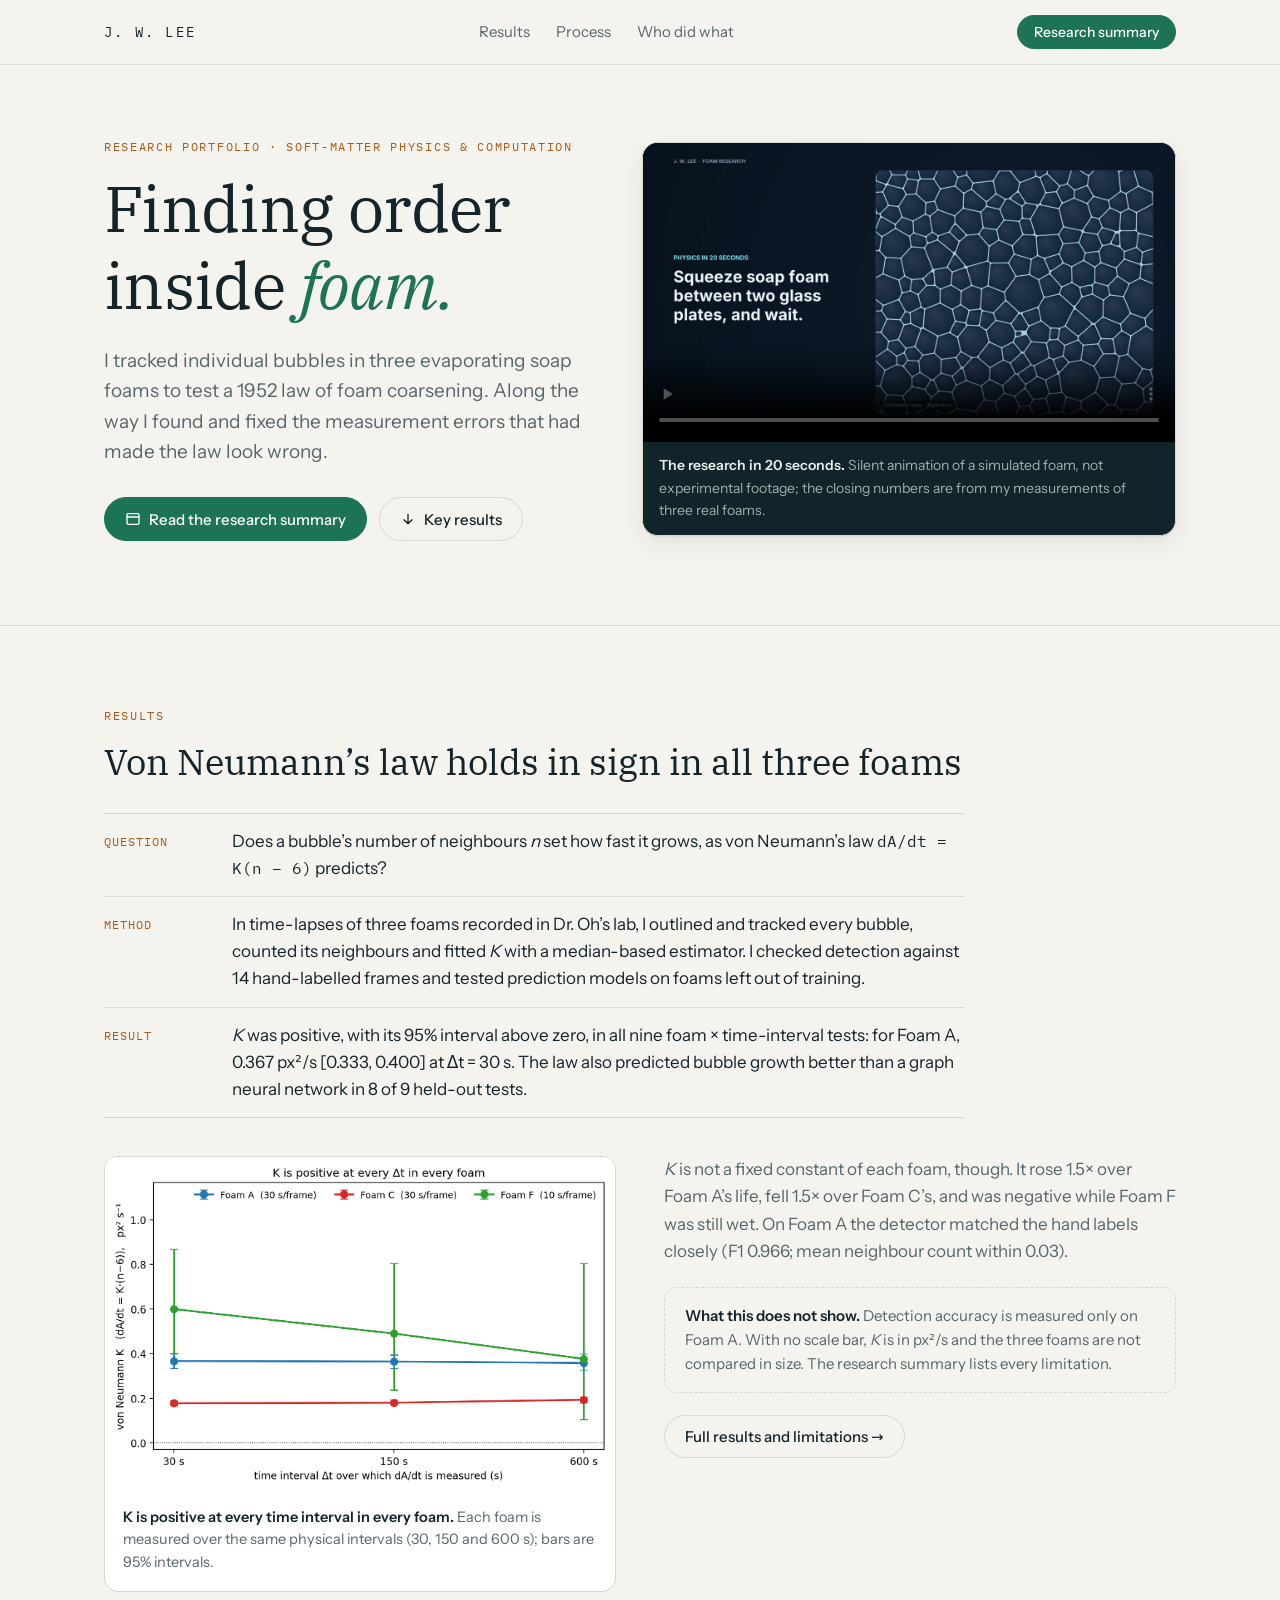
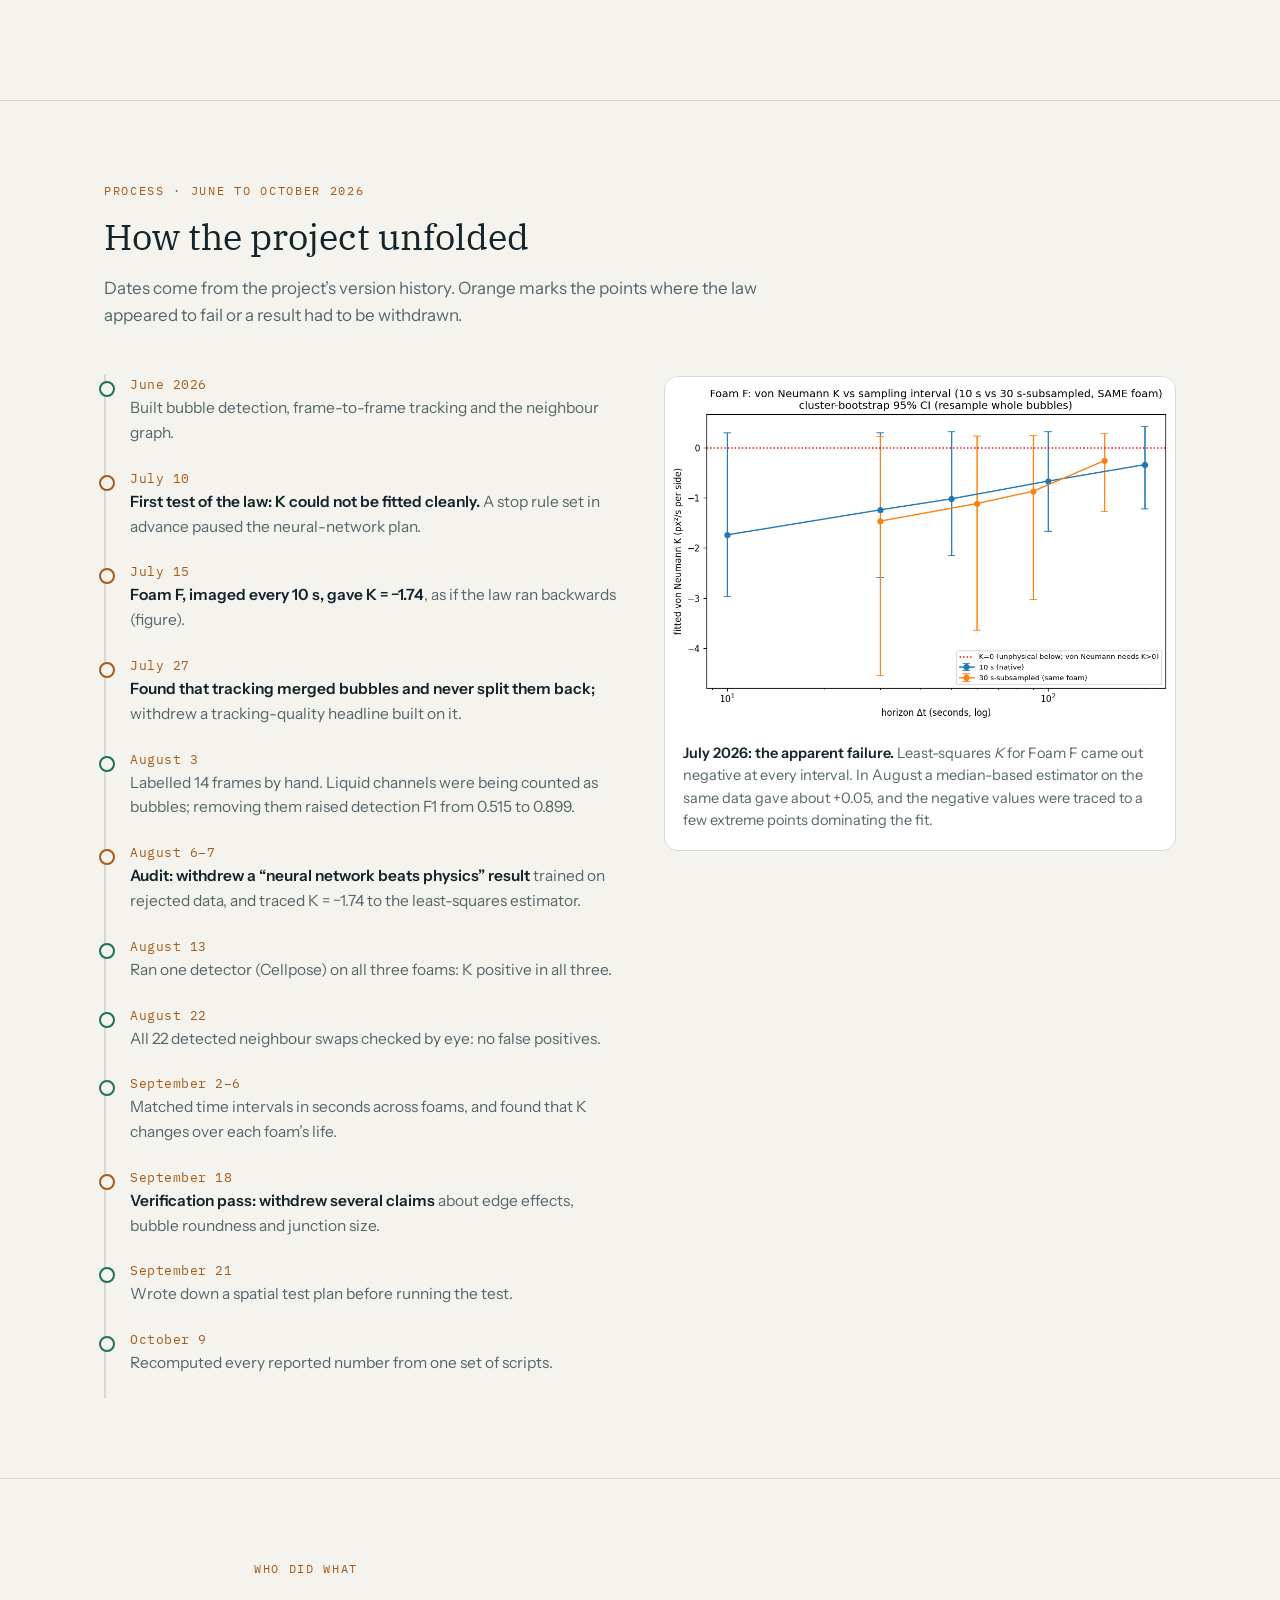
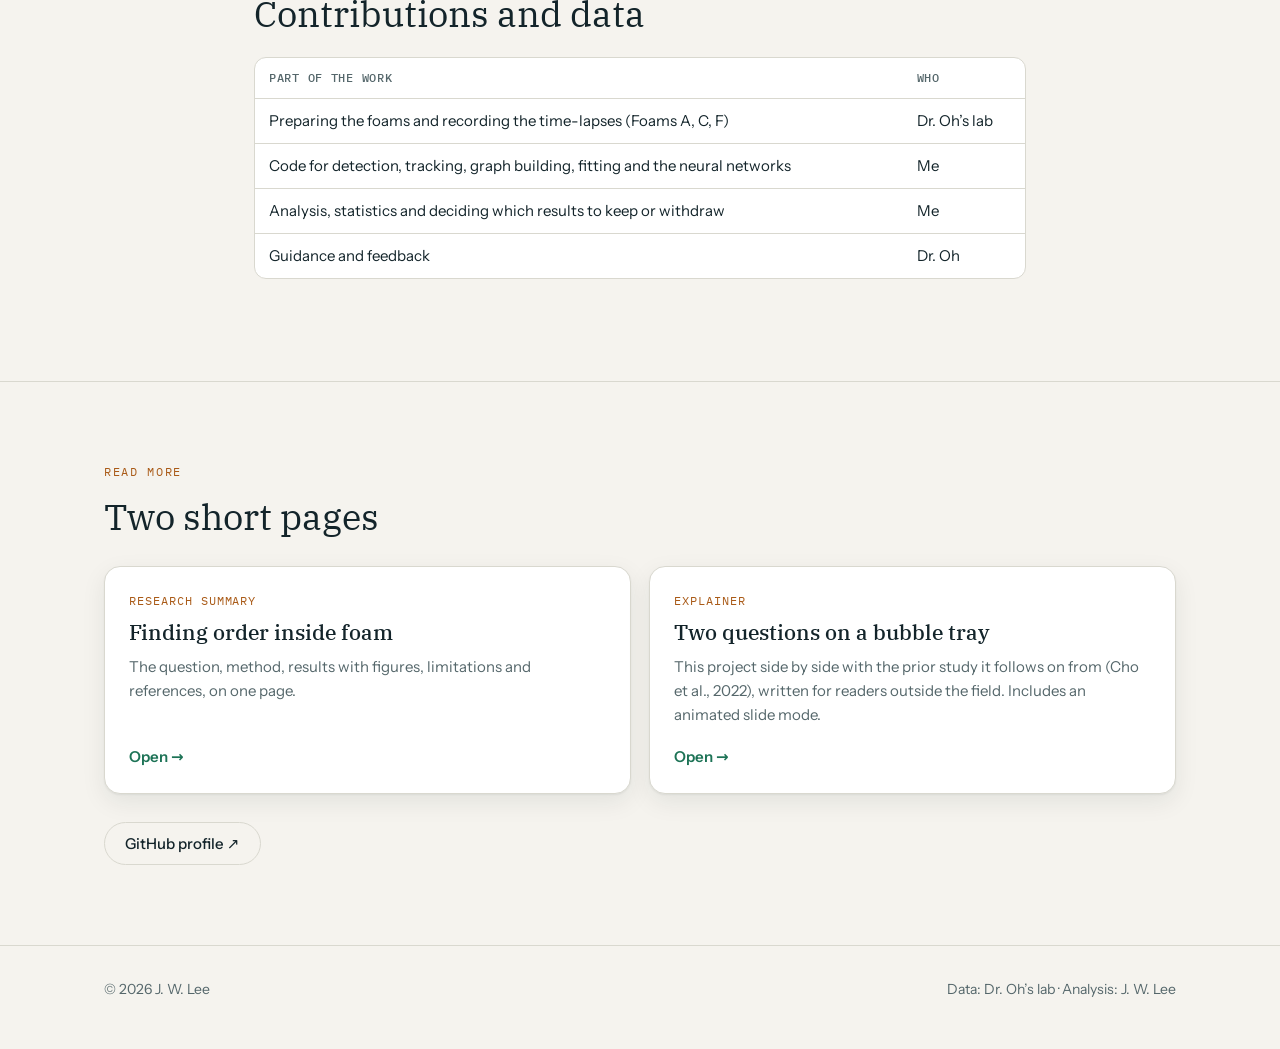
==== commit 900cf875: "Update contributions" ====
--- a/index.html
+++ b/index.html
@@ -134,10 +134,9 @@
           <thead><tr><th>Part of the work</th><th>Who</th></tr></thead>
           <tbody>
             <tr><td>Preparing the foams and recording the time-lapses (Foams A, C, F)</td><td>Dr. Oh’s lab</td></tr>
-            <tr><td>Code for detection, tracking, graph building, fitting and the neural networks</td><td>Me, with an AI coding assistant (Claude) for help and code review</td></tr>
-            <tr><td>Analysis, statistics and deciding which results to keep or withdraw</td><td>Me, with AI help and review</td></tr>
+            <tr><td>Code for detection, tracking, graph building, fitting and the neural networks</td><td>Me</td></tr>
+            <tr><td>Analysis, statistics and deciding which results to keep or withdraw</td><td>Me</td></tr>
             <tr><td>Guidance and feedback</td><td>Dr. Oh</td></tr>
-            <tr><td>Text of this website</td><td>Me, drafted with AI assistance</td></tr>
           </tbody>
         </table>
       </div>
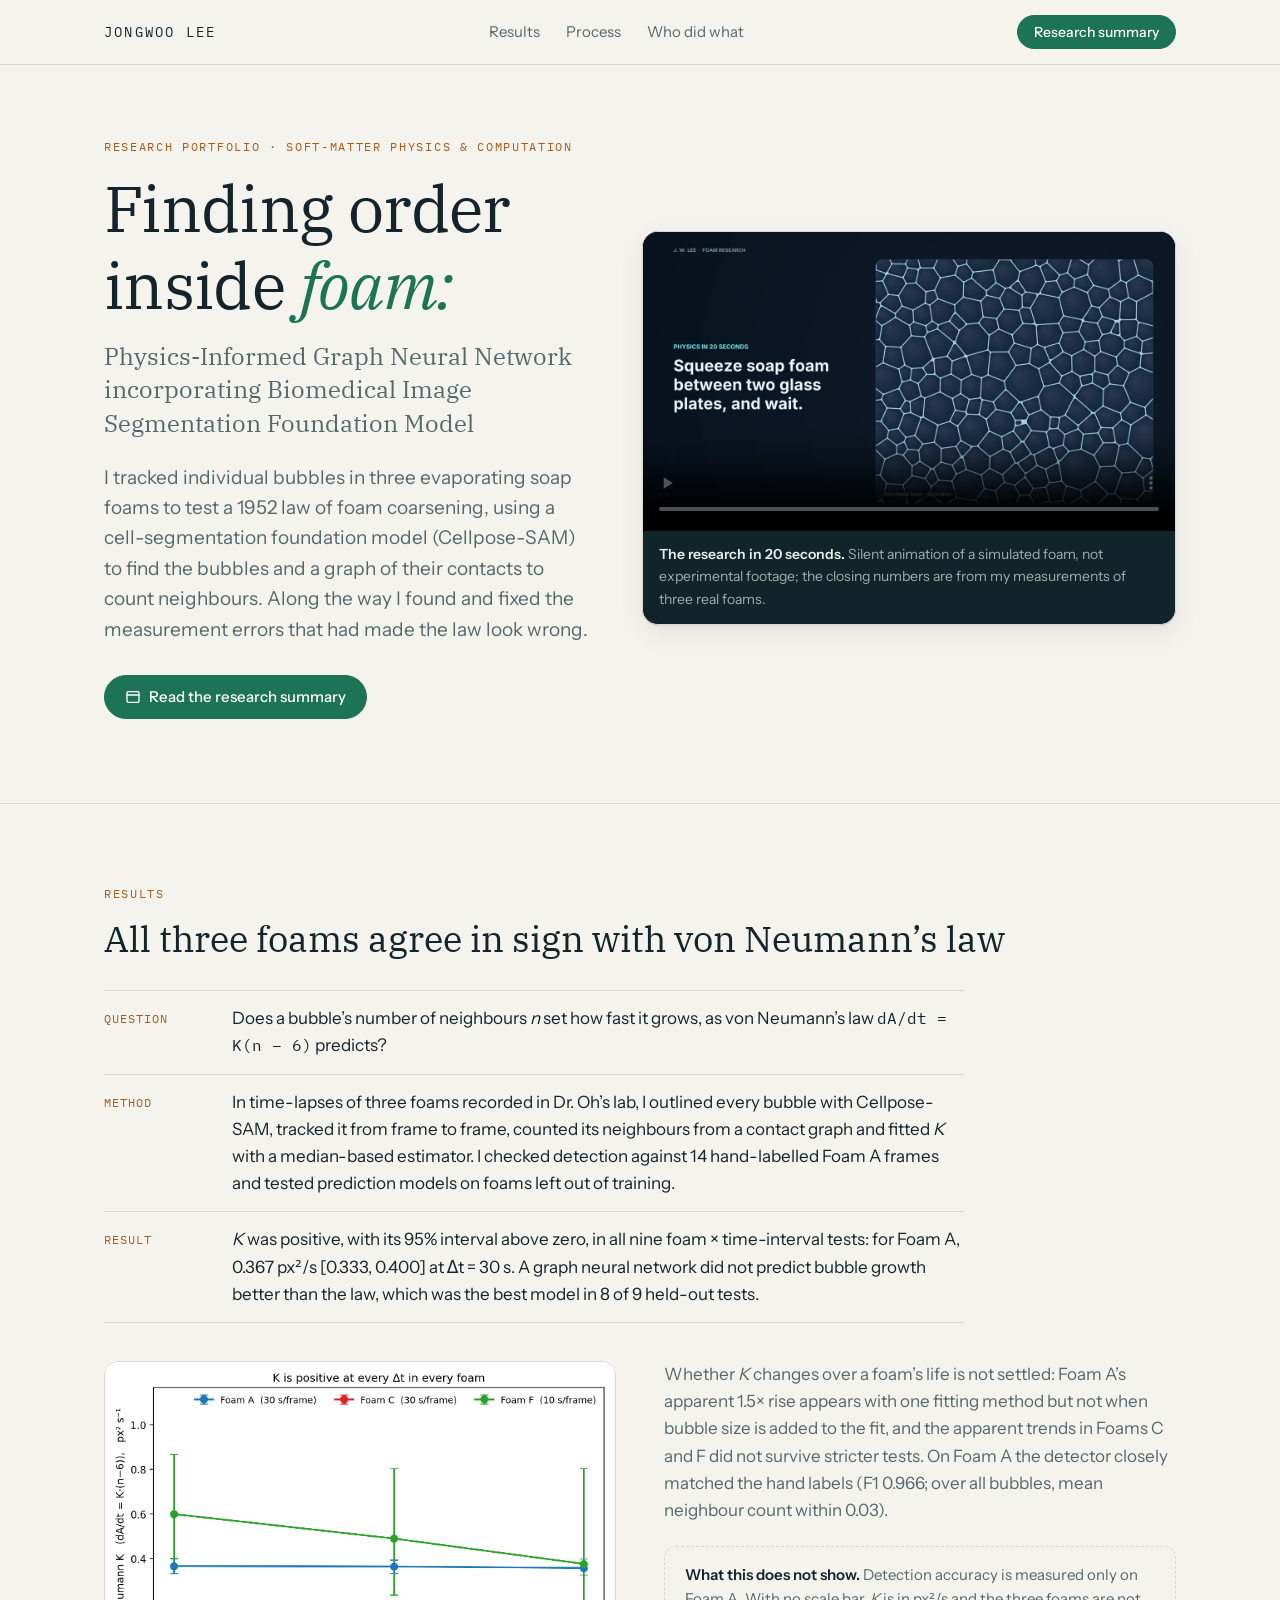
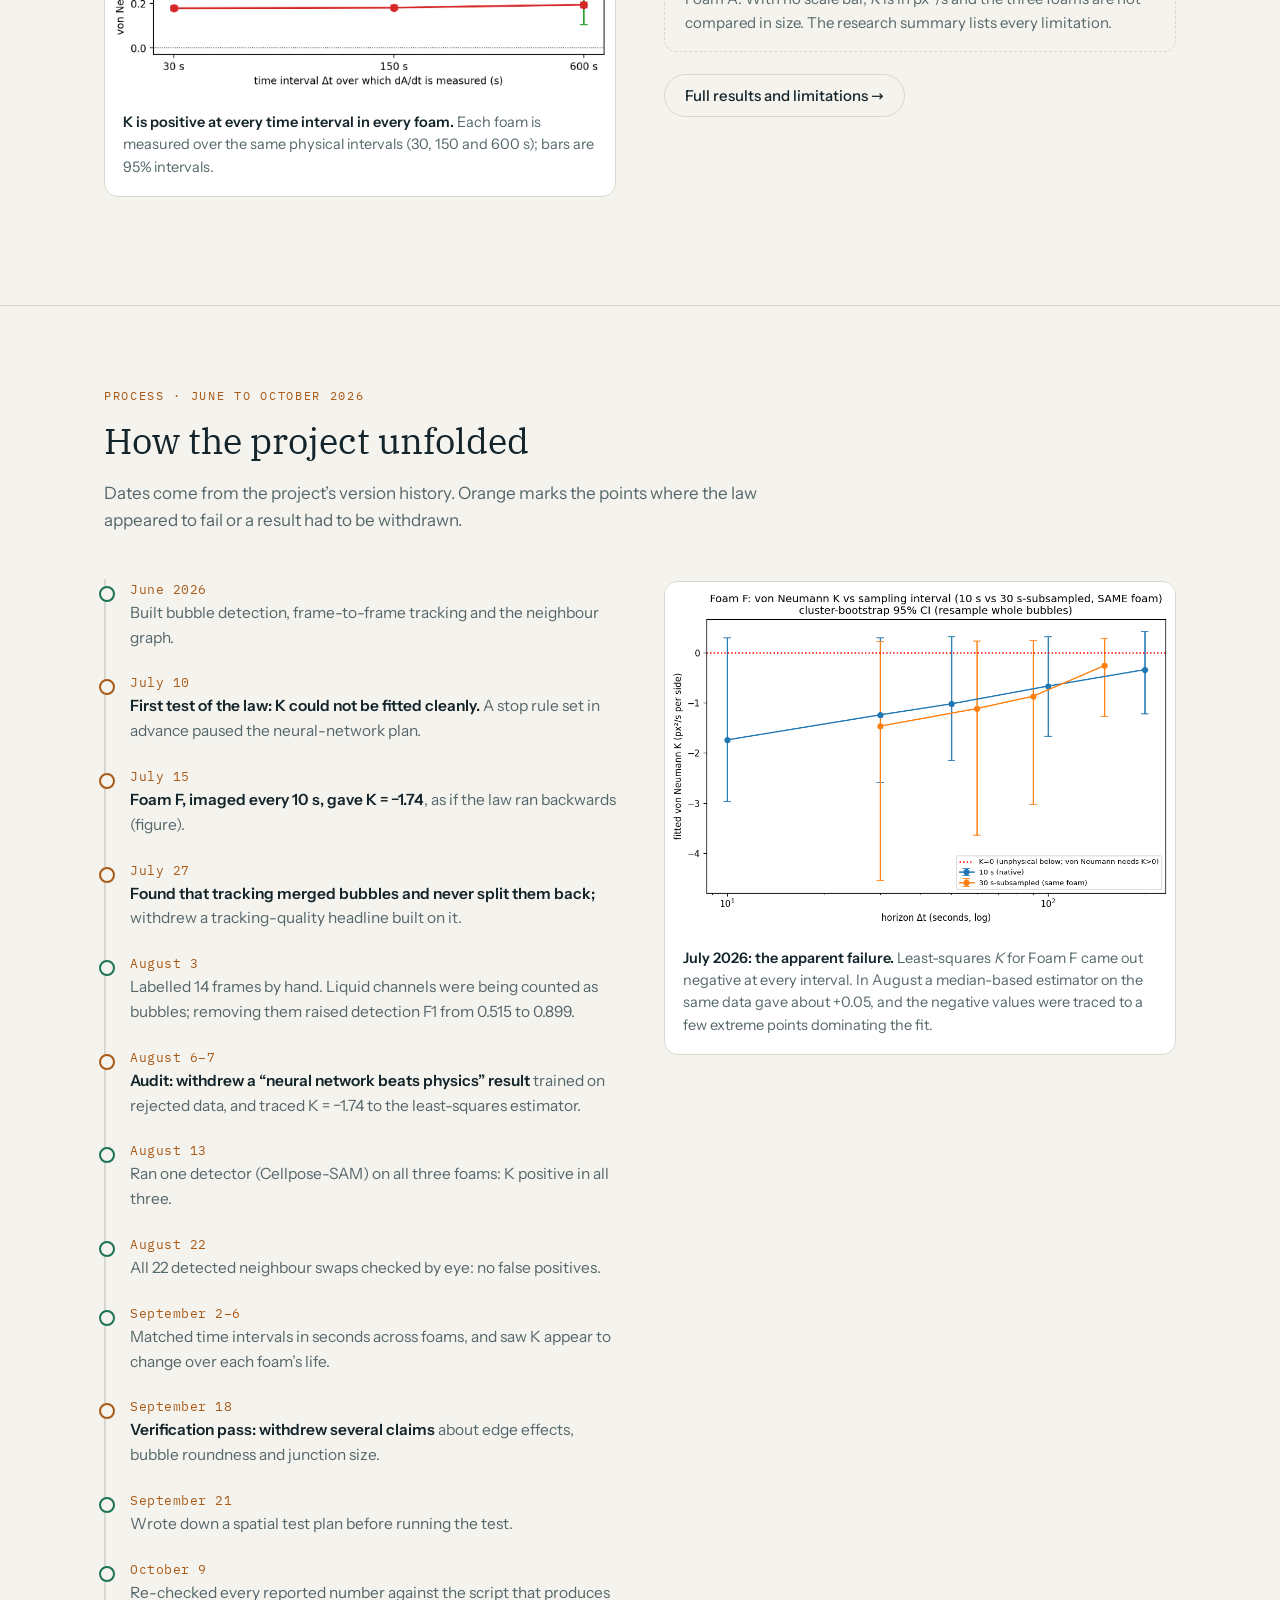
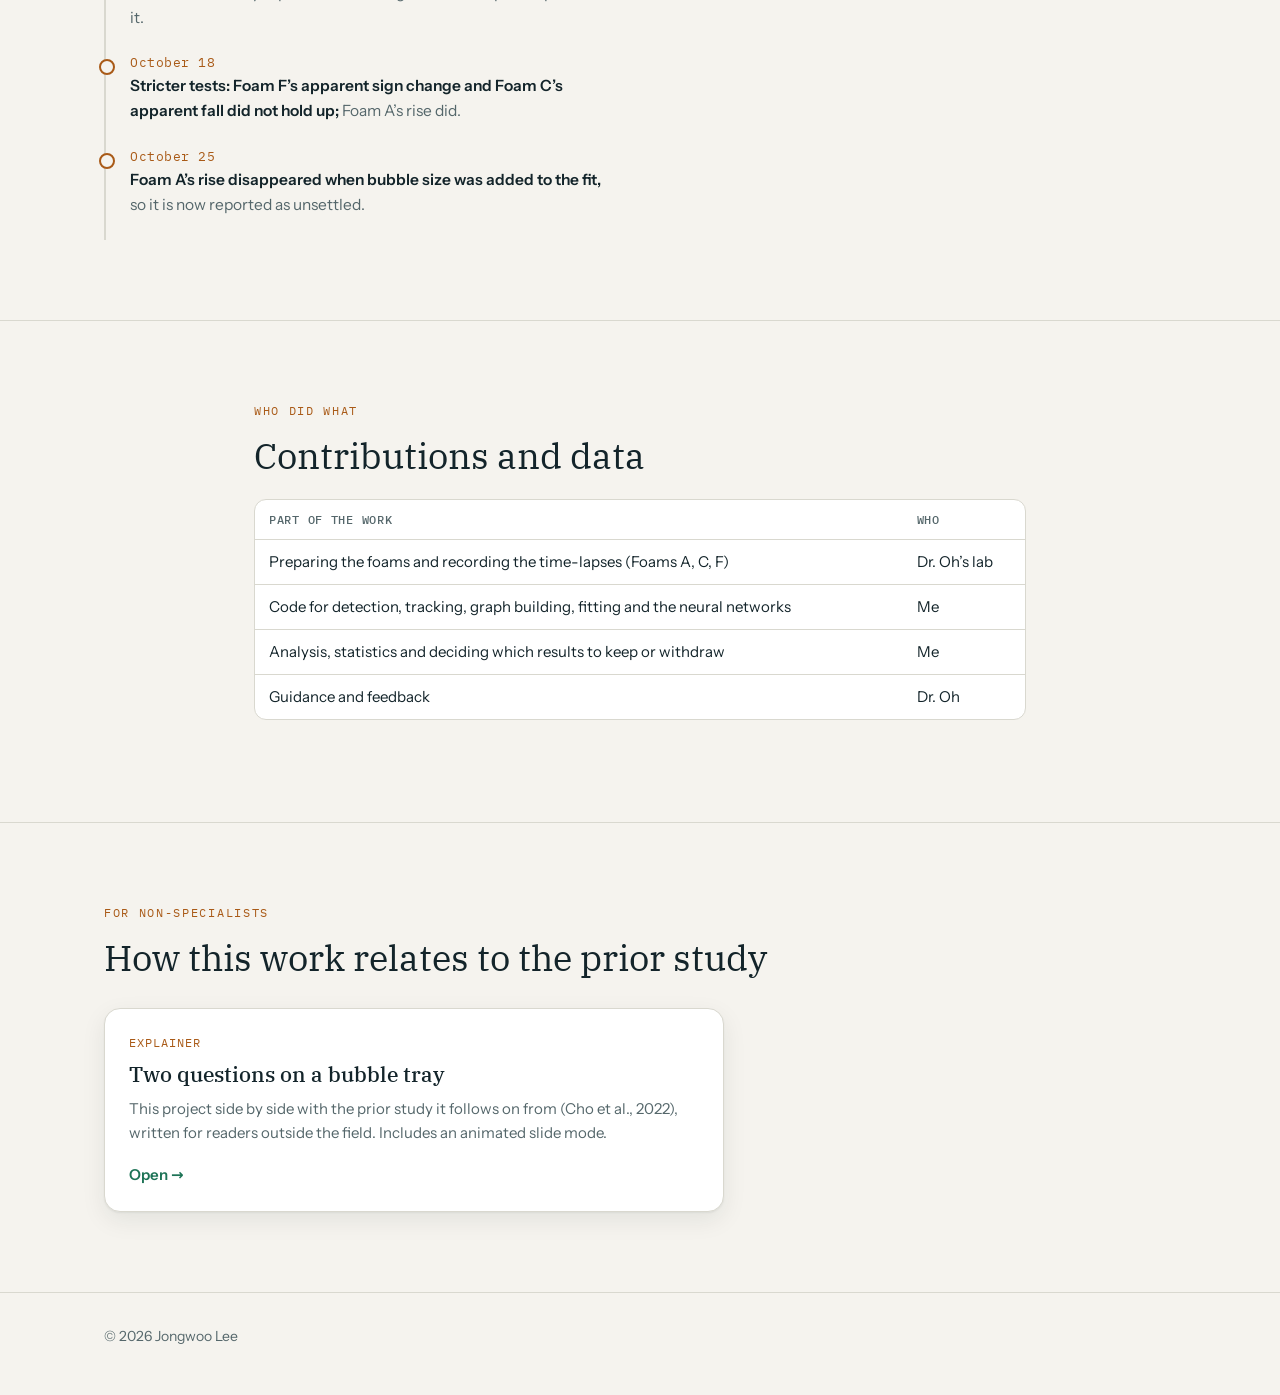
==== commit 4eddaa02: "Accuracy update, new title and full name" ====
--- a/index.html
+++ b/index.html
@@ -3,9 +3,9 @@
 <head>
 <meta charset="utf-8">
 <meta name="viewport" content="width=device-width, initial-scale=1">
-<title>J. W. Lee — Foam Research</title>
-<meta name="description" content="Research portfolio: tracking bubbles in three evaporating soap foams to test von Neumann's law of foam coarsening.">
-<meta property="og:title" content="J. W. Lee — Foam Research">
+<title>Finding order inside foam: Physics-Informed Graph Neural Network incorporating Biomedical Image Segmentation Foundation Model — Jongwoo Lee</title>
+<meta name="description" content="Jongwoo Lee's research portfolio: tracking bubbles in three evaporating soap foams, detected with the Cellpose-SAM segmentation model, to test von Neumann's law of foam coarsening.">
+<meta property="og:title" content="Finding order inside foam: Physics-Informed Graph Neural Network incorporating Biomedical Image Segmentation Foundation Model">
 <meta property="og:description" content="Tracking bubbles in three evaporating soap foams to test a 1952 law of foam coarsening.">
 <meta property="og:image" content="assets/video-poster.jpg">
 <link rel="icon" href="data:image/svg+xml,%3Csvg xmlns='http://www.w3.org/2000/svg' viewBox='0 0 64 64'%3E%3Crect width='64' height='64' rx='14' fill='%230b1a1f'/%3E%3Cg fill='none' stroke='%238fd6b4' stroke-width='3'%3E%3Ccircle cx='24' cy='26' r='11'/%3E%3Ccircle cx='42' cy='24' r='8'/%3E%3Ccircle cx='38' cy='42' r='10'/%3E%3C/g%3E%3C/svg%3E">
@@ -15,6 +15,7 @@
 .hero .wrap { display: grid; grid-template-columns: 1fr 1.1fr; gap: 52px; align-items: center; }
 .hero h1 { font-size: clamp(40px, 6vw, 64px); letter-spacing: -.01em; }
 .hero h1 em { color: var(--accent); }
+.hero h1 .subtitle { display: block; font-size: clamp(19px, 2.1vw, 24px); line-height: 1.4; color: var(--muted); margin-top: 16px; letter-spacing: 0; }
 .hero .lede { font-size: 19px; margin: 22px 0 30px; }
 .video-card { margin: 0; border: 1px solid var(--line); border-radius: 16px; overflow: hidden; background: #0b1a1f; box-shadow: var(--shadow); }
 .video-card video { width: 100%; height: auto; aspect-ratio: 16 / 9; background: #0b1a1f; }
@@ -36,7 +37,7 @@
 
 <header class="nav">
   <div class="wrap">
-    <a class="brand" href="#top">J. W. Lee</a>
+    <a class="brand" href="#top">Jongwoo Lee</a>
     <ul>
       <li><a href="#results">Results</a></li>
       <li><a href="#process">Process</a></li>
@@ -51,17 +52,13 @@
     <div class="wrap">
       <div>
         <p class="eyebrow">Research portfolio · Soft-matter physics &amp; computation</p>
-        <h1>Finding order inside <em>foam.</em></h1>
-        <p class="lede">I tracked individual bubbles in three evaporating soap foams to test a 1952 law of foam coarsening. Along the way I found and fixed the measurement errors that had made the law look wrong.</p>
+        <h1>Finding order inside <em>foam:</em><span class="subtitle">Physics-Informed Graph Neural Network incorporating Biomedical Image Segmentation Foundation Model</span></h1>
+        <p class="lede">I tracked individual bubbles in three evaporating soap foams to test a 1952 law of foam coarsening, using a cell-segmentation foundation model (Cellpose-SAM) to find the bubbles and a graph of their contacts to count neighbours. Along the way I found and fixed the measurement errors that had made the law look wrong.</p>
         <div class="actions">
           <button class="btn primary" type="button" data-open="summary">
             <svg viewBox="0 0 24 24" fill="none" stroke="currentColor" stroke-width="2" stroke-linecap="round" stroke-linejoin="round" aria-hidden="true"><rect x="3" y="4" width="18" height="16" rx="2"/><path d="M3 9h18"/></svg>
             Read the research summary
           </button>
-          <a class="btn" href="#results">
-            <svg viewBox="0 0 24 24" fill="none" stroke="currentColor" stroke-width="2" stroke-linecap="round" stroke-linejoin="round" aria-hidden="true"><path d="M12 5v14M6 13l6 6 6-6"/></svg>
-            Key results
-          </a>
         </div>
       </div>
       <figure class="video-card">
@@ -77,11 +74,11 @@
   <section id="results">
     <div class="wrap">
       <p class="eyebrow">Results</p>
-      <h2>Von Neumann’s law holds in sign in all three foams</h2>
+      <h2>All three foams agree in sign with von Neumann’s law</h2>
       <dl class="qmr">
         <div><dt>Question</dt><dd>Does a bubble’s number of neighbours <i>n</i> set how fast it grows, as von Neumann’s law <span class="mono">dA/dt = K(n − 6)</span> predicts?</dd></div>
-        <div><dt>Method</dt><dd>In time-lapses of three foams recorded in Dr. Oh’s lab, I outlined and tracked every bubble, counted its neighbours and fitted <i>K</i> with a median-based estimator. I checked detection against 14 hand-labelled frames and tested prediction models on foams left out of training.</dd></div>
-        <div><dt>Result</dt><dd><i>K</i> was positive, with its 95% interval above zero, in all nine foam × time-interval tests: for Foam A, 0.367 px²/s [0.333, 0.400] at Δt = 30 s. The law also predicted bubble growth better than a graph neural network in 8 of 9 held-out tests.</dd></div>
+        <div><dt>Method</dt><dd>In time-lapses of three foams recorded in Dr. Oh’s lab, I outlined every bubble with Cellpose-SAM, tracked it from frame to frame, counted its neighbours from a contact graph and fitted <i>K</i> with a median-based estimator. I checked detection against 14 hand-labelled Foam A frames and tested prediction models on foams left out of training.</dd></div>
+        <div><dt>Result</dt><dd><i>K</i> was positive, with its 95% interval above zero, in all nine foam × time-interval tests: for Foam A, 0.367 px²/s [0.333, 0.400] at Δt = 30 s. A graph neural network did not predict bubble growth better than the law, which was the best model in 8 of 9 held-out tests.</dd></div>
       </dl>
       <div class="split">
         <figure class="fig">
@@ -89,7 +86,7 @@
           <figcaption><b>K is positive at every time interval in every foam.</b> Each foam is measured over the same physical intervals (30, 150 and 600 s); bars are 95% intervals.</figcaption>
         </figure>
         <div>
-          <p class="lede" style="margin-top:30px"><i>K</i> is not a fixed constant of each foam, though. It rose 1.5× over Foam A’s life, fell 1.5× over Foam C’s, and was negative while Foam F was still wet. On Foam A the detector matched the hand labels closely (F1 0.966; mean neighbour count within 0.03).</p>
+          <p class="lede" style="margin-top:30px">Whether <i>K</i> changes over a foam’s life is not settled: Foam A’s apparent 1.5× rise appears with one fitting method but not when bubble size is added to the fit, and the apparent trends in Foams C and F did not survive stricter tests. On Foam A the detector closely matched the hand labels (F1 0.966; over all bubbles, mean neighbour count within 0.03).</p>
           <p class="note"><b>What this does not show.</b> Detection accuracy is measured only on Foam A. With no scale bar, <i>K</i> is in px²/s and the three foams are not compared in size. The research summary lists every limitation.</p>
           <div class="actions"><button class="btn" type="button" data-open="summary">Full results and limitations →</button></div>
         </div>
@@ -110,12 +107,14 @@
           <li class="setback"><time>July 27</time><p><b>Found that tracking merged bubbles and never split them back;</b> withdrew a tracking-quality headline built on it.</p></li>
           <li><time>August 3</time><p>Labelled 14 frames by hand. Liquid channels were being counted as bubbles; removing them raised detection F1 from 0.515 to 0.899.</p></li>
           <li class="setback"><time>August 6–7</time><p><b>Audit: withdrew a “neural network beats physics” result</b> trained on rejected data, and traced K = −1.74 to the least-squares estimator.</p></li>
-          <li><time>August 13</time><p>Ran one detector (Cellpose) on all three foams: K positive in all three.</p></li>
+          <li><time>August 13</time><p>Ran one detector (Cellpose-SAM) on all three foams: K positive in all three.</p></li>
           <li><time>August 22</time><p>All 22 detected neighbour swaps checked by eye: no false positives.</p></li>
-          <li><time>September 2–6</time><p>Matched time intervals in seconds across foams, and found that K changes over each foam’s life.</p></li>
+          <li><time>September 2–6</time><p>Matched time intervals in seconds across foams, and saw K appear to change over each foam’s life.</p></li>
           <li class="setback"><time>September 18</time><p><b>Verification pass: withdrew several claims</b> about edge effects, bubble roundness and junction size.</p></li>
           <li><time>September 21</time><p>Wrote down a spatial test plan before running the test.</p></li>
-          <li><time>October 9</time><p>Recomputed every reported number from one set of scripts.</p></li>
+          <li><time>October 9</time><p>Re-checked every reported number against the script that produces it.</p></li>
+          <li class="setback"><time>October 18</time><p><b>Stricter tests: Foam F’s apparent sign change and Foam C’s apparent fall did not hold up;</b> Foam A’s rise did.</p></li>
+          <li class="setback"><time>October 25</time><p><b>Foam A’s rise disappeared when bubble size was added to the fit,</b> so it is now reported as unsettled.</p></li>
         </ol>
         <figure class="fig">
           <button class="zoom" type="button" aria-label="Enlarge: the July apparent failure"><img src="assets/fig-july-apparent-failure.png" width="960" height="660" loading="lazy" alt="July 2026 plot: Foam F's fitted K is negative, about minus 1.74 at a 10-second interval, with intervals reaching above zero."></button>
@@ -145,15 +144,9 @@
 
   <section id="more">
     <div class="wrap">
-      <p class="eyebrow">Read more</p>
-      <h2>Two short pages</h2>
-      <div class="cards" style="margin-top:28px">
-        <button class="card" type="button" data-open="summary">
-          <span class="kind">Research summary</span>
-          <h3>Finding order inside foam</h3>
-          <p>The question, method, results with figures, limitations and references, on one page.</p>
-          <span class="go">Open →</span>
-        </button>
+      <p class="eyebrow">For non-specialists</p>
+      <h2>How this work relates to the prior study</h2>
+      <div class="cards" style="margin-top:28px;grid-template-columns:1fr;max-width:620px">
         <button class="card" type="button" data-open="two-studies">
           <span class="kind">Explainer</span>
           <h3>Two questions on a bubble tray</h3>
@@ -161,17 +154,13 @@
           <span class="go">Open →</span>
         </button>
       </div>
-      <div class="actions" style="margin-top:28px">
-        <a class="btn" href="https://github.com/jwleebest0823" target="_blank" rel="noopener">GitHub profile ↗</a>
-      </div>
     </div>
   </section>
 </main>
 
 <footer>
   <div class="wrap">
-    <span>© 2026 J. W. Lee</span>
-    <span>Data: Dr. Oh’s lab · Analysis: J. W. Lee</span>
+    <span>© 2026 Jongwoo Lee</span>
   </div>
 </footer>
 
@@ -199,8 +188,8 @@
 <script>
 (function () {
   var DOCS = {
-    "summary":     { src: "reports/research-summary.html",  title: "Research summary" },
-    "two-studies": { src: "reports/foam-two-studies.html",  title: "Two questions on a bubble tray" }
+    "summary":     { src: "reports/research-summary.html?v=20261026",  title: "Research summary" },
+    "two-studies": { src: "reports/foam-two-studies.html?v=20261026",  title: "Two questions on a bubble tray" }
   };
   var ALIASES = { "report": "summary" };  // old links to #report keep working
   var viewer = document.getElementById("viewer");
